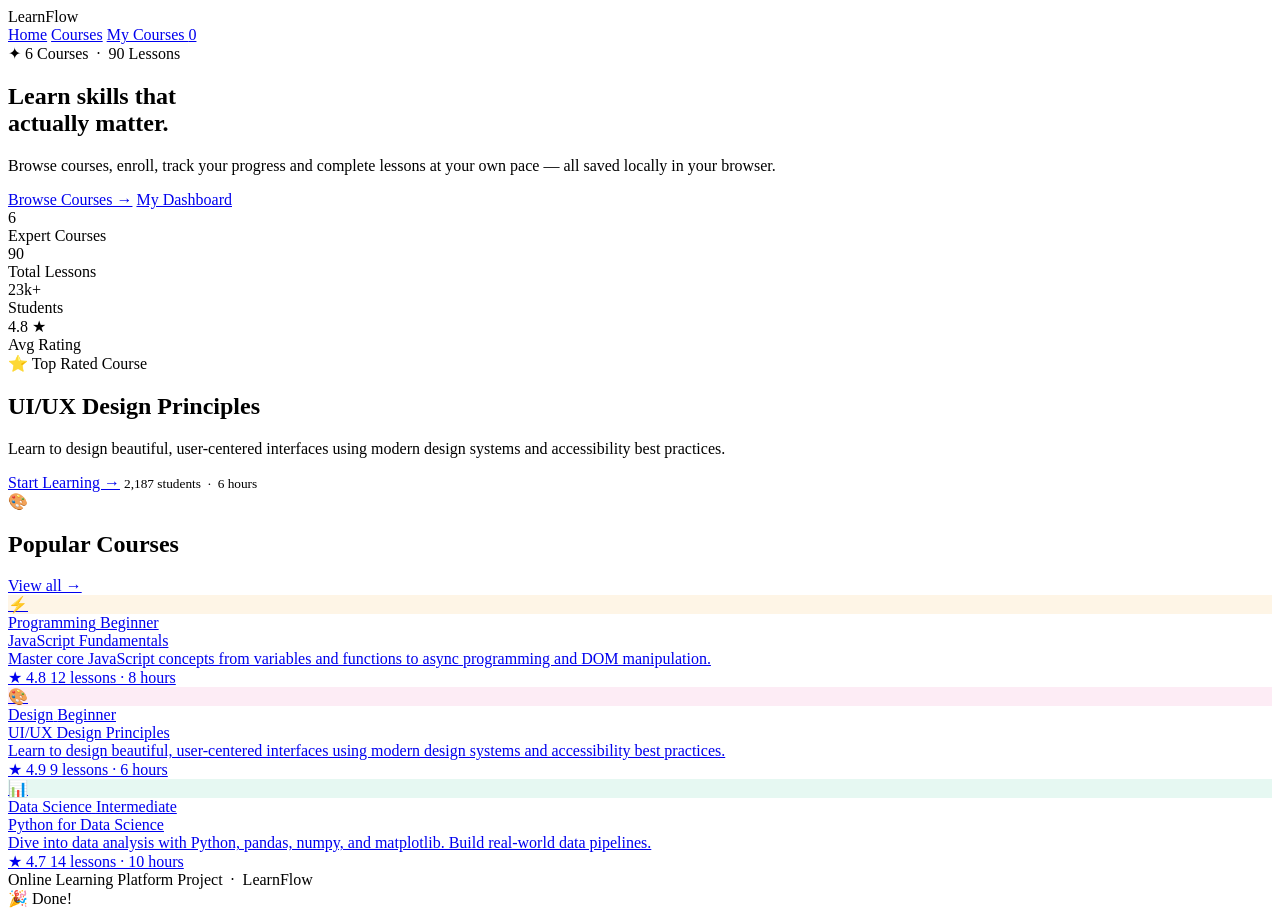
==== index.html @ 363bdcb6 "my first project" ====
<!DOCTYPE html>
<html lang="en">
<head>
  <meta charset="UTF-8">
  <meta name="viewport" content="width=device-width, initial-scale=1.0">
  <title>LearnFlow — Online Learning Platform</title>
  <link rel="stylesheet" href="css/style.css">
</head>
<body>

<!-- ── NAVBAR ── -->
<nav class="navbar">
  <div class="logo">Learn<span>Flow</span></div>
  <div class="nav-links">
    <a href="index.html" class="active">Home</a>
    <a href="courses.html">Courses</a>
    <a href="dashboard.html">My Courses <span class="badge" id="navBadge">0</span></a>
  </div>
</nav>

<!-- ── HERO ── -->
<section class="hero">
  <div class="hero-pill">✦ 6 Courses &nbsp;·&nbsp; 90 Lessons</div>
  <h1>Learn skills that<br><span class="highlight">actually matter.</span></h1>
  <p class="hero-sub">Browse courses, enroll, track your progress and complete lessons at your own pace — all saved locally in your browser.</p>
  <div class="hero-btns">
    <a href="courses.html" class="btn btn-primary">Browse Courses &rarr;</a>
    <a href="dashboard.html" class="btn btn-outline">My Dashboard</a>
  </div>
  <div class="hero-stats">
    <div>
      <div class="stat-number">6</div>
      <div class="stat-label">Expert Courses</div>
    </div>
    <div>
      <div class="stat-number">90</div>
      <div class="stat-label">Total Lessons</div>
    </div>
    <div>
      <div class="stat-number">23k+</div>
      <div class="stat-label">Students</div>
    </div>
    <div>
      <div class="stat-number">4.8 ★</div>
      <div class="stat-label">Avg Rating</div>
    </div>
  </div>
</section>

<!-- ── FEATURED ── -->
<div class="featured-card">
  <div class="featured-inner" id="featuredInner">
    <!-- rendered by JS -->
  </div>
</div>

<!-- ── COURSE GRID ── -->
<div class="section">
  <div class="section-head">
    <h2 class="section-title">Popular Courses</h2>
    <a href="courses.html" class="section-link">View all →</a>
  </div>
  <div class="course-grid" id="homeGrid"></div>
</div>

<footer>
  Online Learning Platform Project &nbsp;·&nbsp; <span>LearnFlow</span>
</footer>

<!-- TOAST -->
<div class="toast" id="toast">
  <span class="toast-icon" id="toastIcon">🎉</span>
  <span id="toastMsg">Done!</span>
</div>

<script src="js/data.js"></script>
<script>
  // Update nav badge
  document.getElementById('navBadge').textContent = Storage.getEnrolled().length;

  // Featured = highest rated course
  const featured = COURSES.reduce((a, b) => b.rating > a.rating ? b : a);
  document.getElementById('featuredInner').innerHTML = `
    <div>
      <div class="featured-label">⭐ Top Rated Course</div>
      <h2>${featured.title}</h2>
      <p>${featured.description}</p>
      <div class="featured-actions">
        <a href="course-detail.html?id=${featured.id}" class="btn btn-primary">Start Learning &rarr;</a>
        <small>${featured.students.toLocaleString()} students &nbsp;·&nbsp; ${featured.duration}</small>
      </div>
    </div>
    <div class="featured-emoji">${featured.icon}</div>
  `;

  // Render first 3 courses
  const grid = document.getElementById('homeGrid');
  COURSES.slice(0, 3).forEach(c => {
    const enrolled = Storage.isEnrolled(c.id);
    const pct = Storage.getPercent(c.id);
    const card = document.createElement('a');
    card.href = `course-detail.html?id=${c.id}`;
    card.className = 'course-card fade-up';
    card.innerHTML = `
      <div class="card-banner" style="background:${c.color}1A;">${c.icon}</div>
      <div class="card-body">
        <div class="card-tags">
          <span class="tag tag-cat">${c.category}</span>
          <span class="tag tag-lvl">${c.level}</span>
          ${enrolled ? `<span class="tag tag-enrolled">✓ Enrolled</span>` : ''}
        </div>
        <div class="card-title">${c.title}</div>
        <div class="card-desc">${c.description}</div>
        ${enrolled ? `
          <div class="prog-wrap">
            <div class="prog-labels"><span>Progress</span><span>${pct}%</span></div>
            <div class="prog-bar"><div class="prog-fill" style="width:${pct}%"></div></div>
          </div>` : ''}
        <div class="card-footer">
          <span class="card-rating">★ ${c.rating}</span>
          <span>${c.lessons} lessons · ${c.duration}</span>
        </div>
      </div>`;
    grid.appendChild(card);
  });
</script>
</body>
</html>
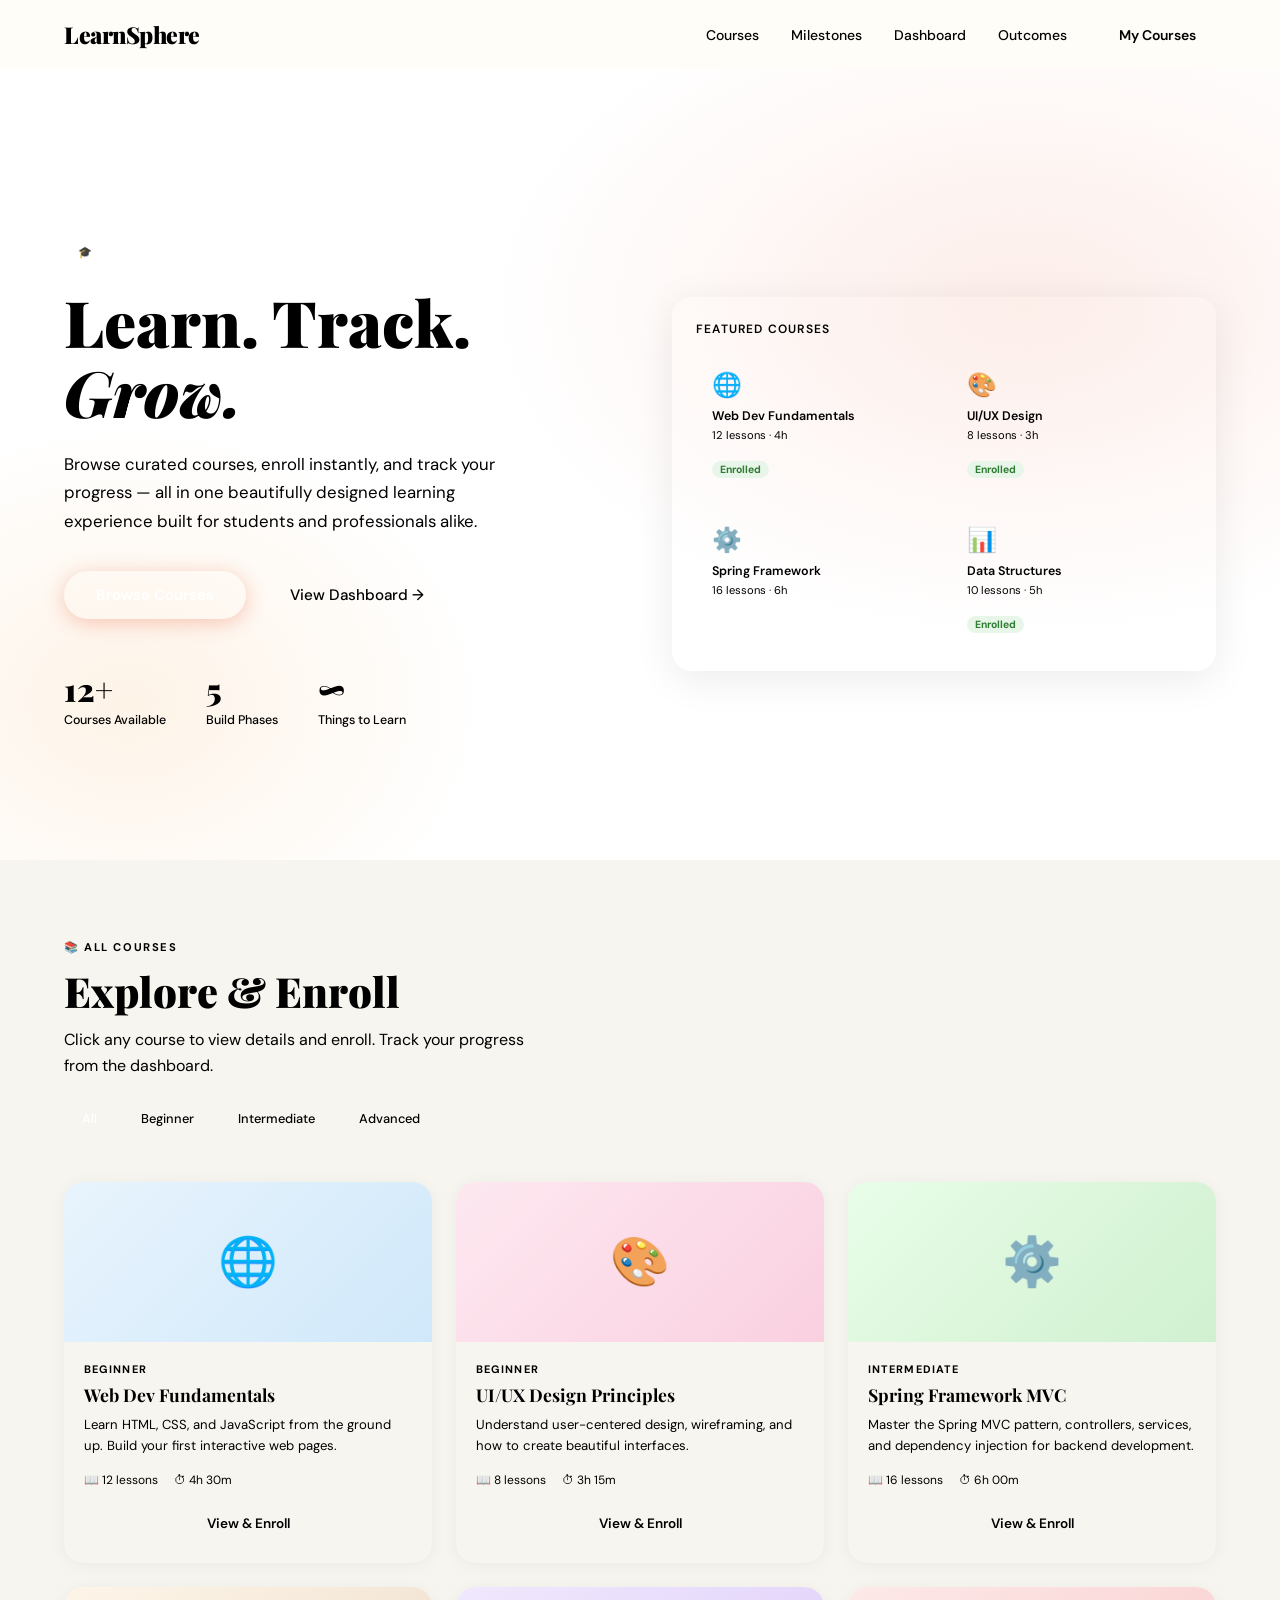
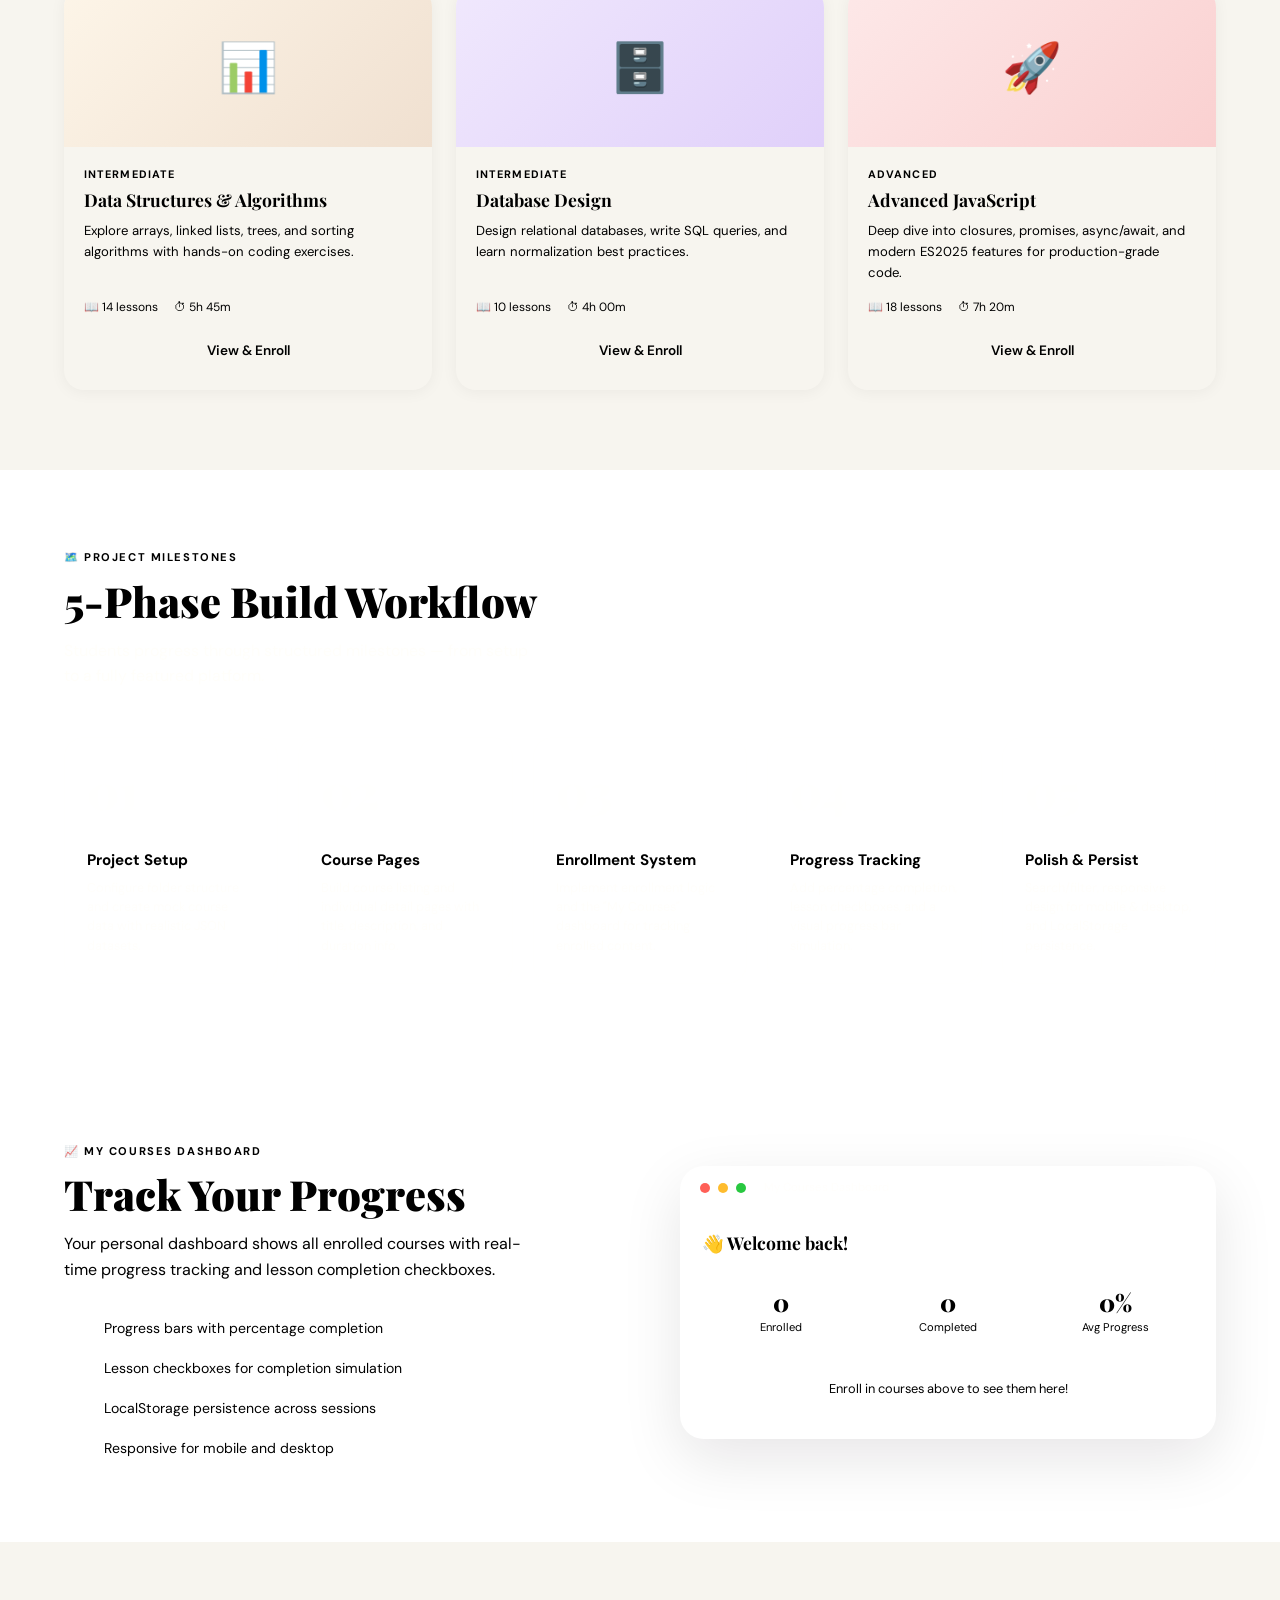
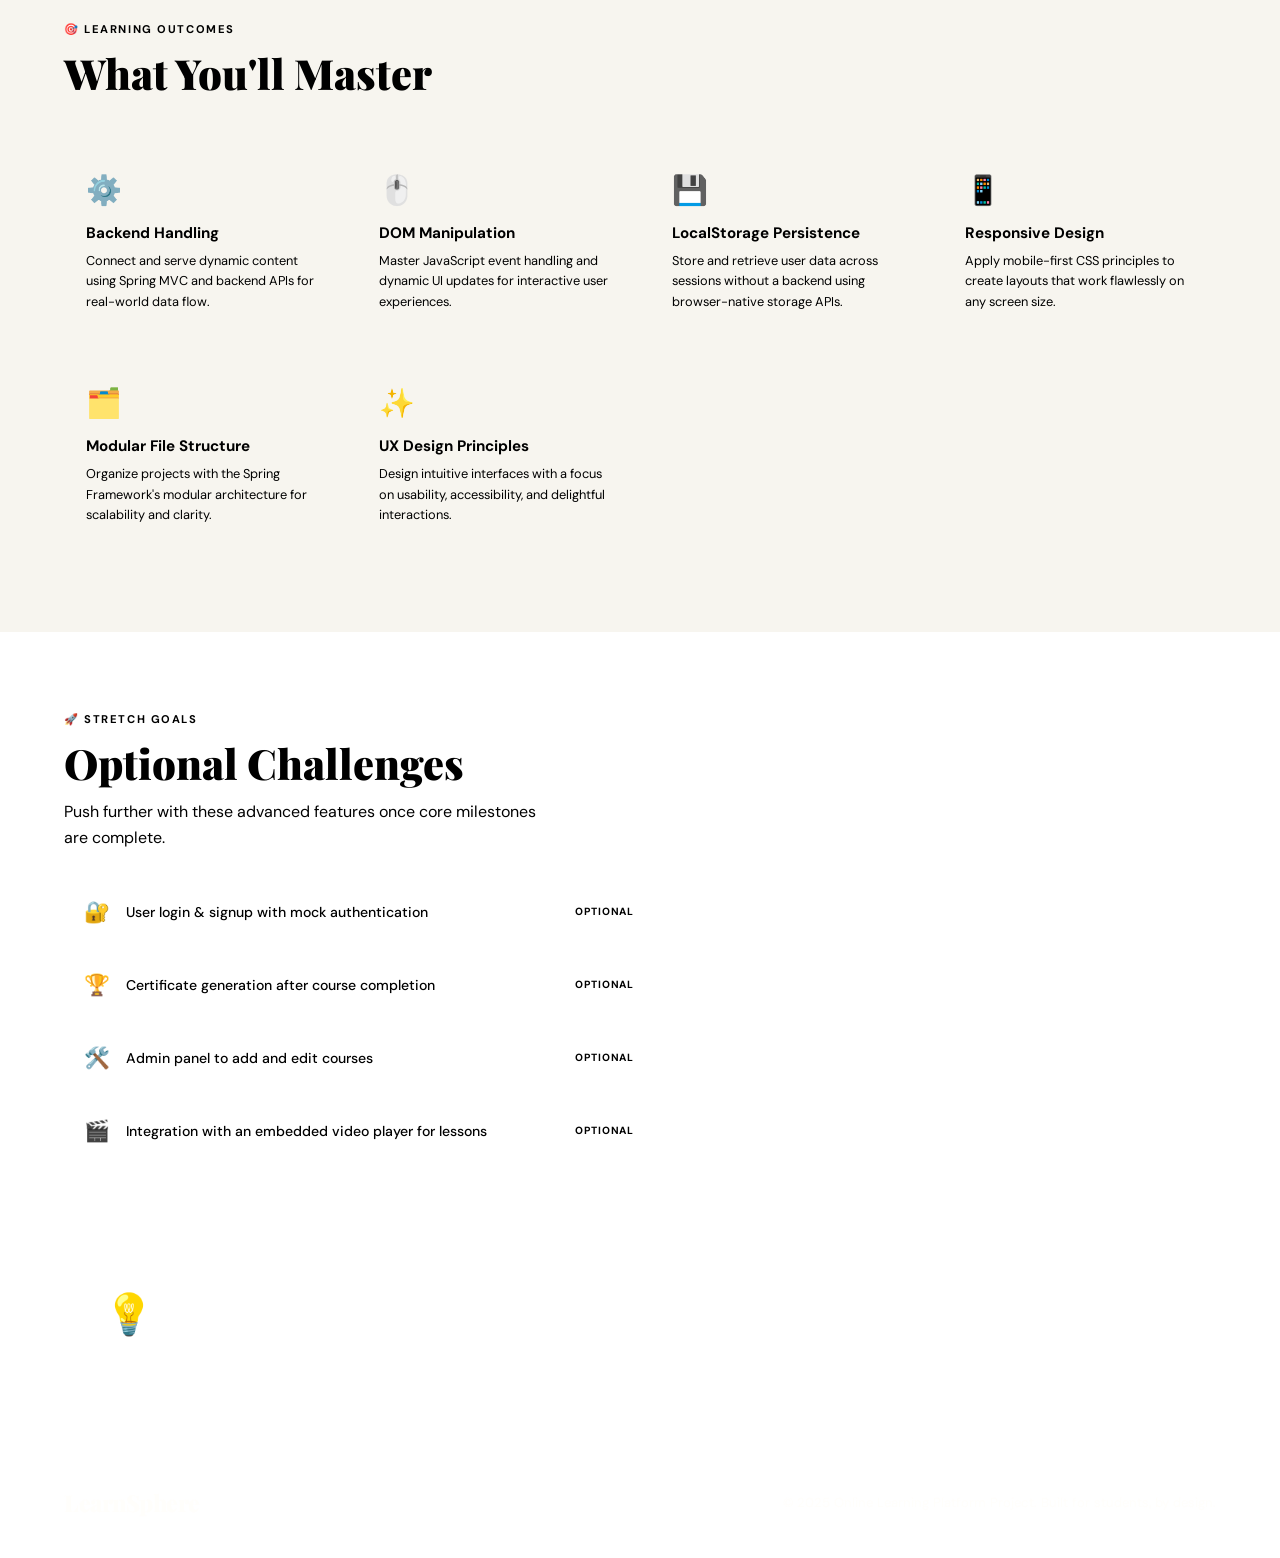
==== commit 3cdff0c6: "Improved UI and CSS design" ====
--- a/index.html
+++ b/index.html
@@ -1,128 +1,861 @@
 <!DOCTYPE html>
+
 <html lang="en">
 <head>
-  <meta charset="UTF-8">
-  <meta name="viewport" content="width=device-width, initial-scale=1.0">
-  <title>LearnFlow — Online Learning Platform</title>
-  <link rel="stylesheet" href="css/style.css">
+  <meta charset="UTF-8" />
+  <meta name="viewport" content="width=device-width, initial-scale=1.0"/>
+  <title>LearnSphere — Online Learning Platform</title>
+  <link href="https://fonts.googleapis.com/css2?family=Playfair+Display:wght@700;900&family=DM+Sans:wght@300;400;500;600&display=swap" rel="stylesheet"/>
+  <style>
+    *, *::before, *::after { box-sizing: border-box; margin: 0; padding: 0; }
+
+```
+:root {
+  --ink: #0f0e17;
+  --cream: #fffdf7;
+  --accent: #e8572a;
+  --accent2: #f4a347;
+  --muted: #6b6a76;
+  --card-bg: #ffffff;
+  --border: #e9e6df;
+  --progress-track: #eceae3;
+}
+
+html { scroll-behavior: smooth; }
+
+body {
+  font-family: 'DM Sans', sans-serif;
+  background: var(--cream);
+  color: var(--ink);
+  min-height: 100vh;
+  overflow-x: hidden;
+}
+
+/* ─── NAV ─── */
+nav {
+  position: sticky; top: 0; z-index: 100;
+  display: flex; align-items: center; justify-content: space-between;
+  padding: 0 5vw;
+  height: 68px;
+  background: rgba(255,253,247,0.92);
+  backdrop-filter: blur(12px);
+  border-bottom: 1px solid var(--border);
+}
+.logo {
+  font-family: 'Playfair Display', serif;
+  font-size: 1.45rem; font-weight: 900;
+  letter-spacing: -0.5px;
+  color: var(--ink);
+}
+.logo span { color: var(--accent); }
+nav ul { list-style: none; display: flex; gap: 2rem; }
+nav ul li a {
+  text-decoration: none; font-size: 0.875rem; font-weight: 500;
+  color: var(--muted); transition: color 0.2s;
+}
+nav ul li a:hover, nav ul li a.active { color: var(--ink); }
+.nav-cta {
+  background: var(--ink); color: var(--cream) !important;
+  padding: 8px 20px; border-radius: 100px; font-weight: 600 !important;
+  transition: background 0.2s !important;
+}
+.nav-cta:hover { background: var(--accent) !important; color: #fff !important; }
+
+/* ─── HERO ─── */
+.hero {
+  position: relative; overflow: hidden;
+  padding: 100px 5vw 80px;
+  display: grid; grid-template-columns: 1fr 1fr; gap: 4rem; align-items: center;
+  min-height: 88vh;
+}
+.hero-bg {
+  position: absolute; inset: 0; z-index: 0;
+  background:
+    radial-gradient(ellipse 60% 60% at 80% 30%, rgba(232,87,42,0.10) 0%, transparent 70%),
+    radial-gradient(ellipse 40% 50% at 10% 80%, rgba(244,163,71,0.13) 0%, transparent 70%);
+}
+.hero-content { position: relative; z-index: 1; }
+.hero-tag {
+  display: inline-block; background: var(--accent); color: #fff;
+  font-size: 0.7rem; font-weight: 700; letter-spacing: 0.12em; text-transform: uppercase;
+  padding: 5px 14px; border-radius: 100px; margin-bottom: 1.4rem;
+  animation: fadeUp 0.6s ease both;
+}
+.hero h1 {
+  font-family: 'Playfair Display', serif;
+  font-size: clamp(2.8rem, 5vw, 4.4rem);
+  line-height: 1.1; font-weight: 900;
+  margin-bottom: 1.4rem;
+  animation: fadeUp 0.7s 0.1s ease both;
+}
+.hero h1 em { color: var(--accent); font-style: italic; }
+.hero p {
+  font-size: 1.05rem; color: var(--muted); line-height: 1.7;
+  max-width: 480px; margin-bottom: 2.2rem;
+  animation: fadeUp 0.7s 0.2s ease both;
+}
+.hero-btns { display: flex; gap: 1rem; flex-wrap: wrap; animation: fadeUp 0.7s 0.3s ease both; }
+.btn-primary {
+  background: var(--accent); color: #fff; border: none; cursor: pointer;
+  padding: 14px 32px; border-radius: 100px; font-size: 0.95rem; font-weight: 600;
+  font-family: 'DM Sans', sans-serif;
+  transition: transform 0.2s, box-shadow 0.2s;
+  box-shadow: 0 4px 20px rgba(232,87,42,0.3);
+  text-decoration: none; display: inline-block;
+}
+.btn-primary:hover { transform: translateY(-2px); box-shadow: 0 8px 28px rgba(232,87,42,0.4); }
+.btn-secondary {
+  background: transparent; color: var(--ink); border: 1.5px solid var(--border); cursor: pointer;
+  padding: 14px 28px; border-radius: 100px; font-size: 0.95rem; font-weight: 500;
+  font-family: 'DM Sans', sans-serif;
+  transition: border-color 0.2s, color 0.2s;
+  text-decoration: none; display: inline-block;
+}
+.btn-secondary:hover { border-color: var(--ink); }
+
+.hero-stats {
+  display: flex; gap: 2.5rem; margin-top: 3rem;
+  animation: fadeUp 0.7s 0.4s ease both;
+}
+.stat-num { font-family: 'Playfair Display', serif; font-size: 2rem; font-weight: 900; }
+.stat-label { font-size: 0.78rem; color: var(--muted); font-weight: 500; margin-top: 2px; }
+
+/* Hero Visual */
+.hero-visual {
+  position: relative; z-index: 1;
+  animation: fadeUp 0.8s 0.2s ease both;
+}
+.floating-card {
+  background: var(--card-bg);
+  border: 1px solid var(--border);
+  border-radius: 20px;
+  padding: 22px 24px;
+  box-shadow: 0 8px 40px rgba(15,14,23,0.08);
+  transition: transform 0.4s ease;
+}
+.floating-card:hover { transform: translateY(-4px); }
+.course-grid { display: grid; grid-template-columns: 1fr 1fr; gap: 14px; }
+.mini-course {
+  background: var(--cream);
+  border-radius: 14px; padding: 16px;
+  border: 1px solid var(--border);
+  cursor: pointer; transition: all 0.2s;
+}
+.mini-course:hover { border-color: var(--accent); transform: scale(1.02); }
+.mini-course-icon { font-size: 1.5rem; margin-bottom: 8px; }
+.mini-course-title { font-size: 0.78rem; font-weight: 600; margin-bottom: 4px; }
+.mini-course-meta { font-size: 0.7rem; color: var(--muted); }
+.mini-course-bar {
+  height: 3px; background: var(--progress-track); border-radius: 2px; margin-top: 10px;
+}
+.mini-course-bar-fill {
+  height: 100%; border-radius: 2px; background: var(--accent);
+  transition: width 1s ease;
+}
+.enrolled-badge {
+  display: inline-block; background: #e8f5e9; color: #2e7d32;
+  font-size: 0.65rem; font-weight: 700; padding: 2px 8px; border-radius: 100px;
+  margin-top: 6px;
+}
+
+/* ─── SECTION SCAFFOLD ─── */
+section { padding: 80px 5vw; }
+.section-label {
+  font-size: 0.7rem; font-weight: 700; letter-spacing: 0.14em;
+  text-transform: uppercase; color: var(--accent); margin-bottom: 0.8rem;
+}
+.section-title {
+  font-family: 'Playfair Display', serif;
+  font-size: clamp(1.8rem, 3.5vw, 2.6rem);
+  font-weight: 900; line-height: 1.15;
+  margin-bottom: 0.8rem;
+}
+.section-sub { color: var(--muted); font-size: 1rem; max-width: 480px; line-height: 1.6; }
+
+/* ─── COURSES ─── */
+.courses-section { background: #f7f5ef; }
+.courses-header { display: flex; justify-content: space-between; align-items: flex-end; margin-bottom: 3rem; flex-wrap: wrap; gap: 1rem; }
+.filter-tabs { display: flex; gap: 0.5rem; flex-wrap: wrap; margin-top: 1.5rem; }
+.filter-tab {
+  padding: 7px 18px; border-radius: 100px; font-size: 0.8rem; font-weight: 500;
+  border: 1.5px solid var(--border); background: transparent; cursor: pointer;
+  transition: all 0.2s; color: var(--muted); font-family: 'DM Sans', sans-serif;
+}
+.filter-tab.active, .filter-tab:hover {
+  background: var(--ink); color: #fff; border-color: var(--ink);
+}
+.courses-grid { display: grid; grid-template-columns: repeat(auto-fill, minmax(280px, 1fr)); gap: 24px; }
+
+.course-card {
+  background: var(--card-bg); border-radius: 20px; overflow: hidden;
+  border: 1px solid var(--border);
+  box-shadow: 0 2px 16px rgba(15,14,23,0.05);
+  transition: transform 0.25s, box-shadow 0.25s;
+  display: flex; flex-direction: column;
+  opacity: 0; transform: translateY(24px);
+  animation: fadeUp 0.5s ease forwards;
+}
+.course-card:nth-child(2) { animation-delay: 0.08s; }
+.course-card:nth-child(3) { animation-delay: 0.16s; }
+.course-card:nth-child(4) { animation-delay: 0.24s; }
+.course-card:nth-child(5) { animation-delay: 0.32s; }
+.course-card:nth-child(6) { animation-delay: 0.40s; }
+.course-card:hover { transform: translateY(-6px); box-shadow: 0 16px 48px rgba(15,14,23,0.12); }
+
+.course-thumb {
+  height: 160px; display: flex; align-items: center; justify-content: center;
+  font-size: 3rem; position: relative; overflow: hidden;
+}
+.course-body { padding: 20px; flex: 1; display: flex; flex-direction: column; }
+.course-tag {
+  font-size: 0.68rem; font-weight: 700; text-transform: uppercase; letter-spacing: 0.1em;
+  color: var(--accent); margin-bottom: 8px;
+}
+.course-title { font-family: 'Playfair Display', serif; font-size: 1.1rem; font-weight: 700; margin-bottom: 8px; line-height: 1.3; }
+.course-desc { font-size: 0.82rem; color: var(--muted); line-height: 1.6; flex: 1; margin-bottom: 16px; }
+.course-meta { display: flex; gap: 1rem; font-size: 0.75rem; color: var(--muted); margin-bottom: 16px; }
+.course-meta span::before { margin-right: 3px; }
+.enroll-btn {
+  width: 100%; padding: 11px; border-radius: 100px;
+  border: 1.5px solid var(--ink); background: transparent;
+  font-family: 'DM Sans', sans-serif; font-size: 0.85rem; font-weight: 600;
+  cursor: pointer; transition: all 0.2s; color: var(--ink);
+}
+.enroll-btn:hover, .enroll-btn.enrolled {
+  background: var(--accent); border-color: var(--accent); color: #fff;
+}
+.enroll-btn.enrolled { background: #2e7d32; border-color: #2e7d32; }
+
+/* ─── PHASES / MILESTONES ─── */
+.phases-section { background: var(--ink); color: var(--cream); }
+.phases-section .section-label { color: var(--accent2); }
+.phases-section .section-title { color: var(--cream); }
+.phases-section .section-sub { color: rgba(255,253,247,0.6); }
+.phases-grid { display: grid; grid-template-columns: repeat(auto-fill, minmax(200px, 1fr)); gap: 20px; margin-top: 3rem; }
+.phase-card {
+  border: 1px solid rgba(255,253,247,0.12);
+  border-radius: 20px; padding: 28px 22px;
+  position: relative; overflow: hidden;
+  transition: border-color 0.25s, transform 0.25s;
+}
+.phase-card::before {
+  content: ''; position: absolute; inset: 0;
+  background: linear-gradient(135deg, rgba(232,87,42,0.08), transparent);
+  opacity: 0; transition: opacity 0.25s;
+}
+.phase-card:hover { border-color: var(--accent); transform: translateY(-4px); }
+.phase-card:hover::before { opacity: 1; }
+.phase-num {
+  font-family: 'Playfair Display', serif;
+  font-size: 3rem; font-weight: 900; color: rgba(255,253,247,0.08);
+  line-height: 1; margin-bottom: 12px;
+}
+.phase-title { font-weight: 700; font-size: 0.95rem; margin-bottom: 8px; }
+.phase-desc { font-size: 0.8rem; color: rgba(255,253,247,0.55); line-height: 1.5; }
+.phase-dot {
+  width: 8px; height: 8px; border-radius: 50%;
+  background: var(--accent); margin-bottom: 16px;
+}
+
+/* ─── DASHBOARD PREVIEW ─── */
+.dashboard-section { display: grid; grid-template-columns: 1fr 1fr; gap: 5rem; align-items: center; }
+.dash-mockup {
+  background: var(--card-bg); border-radius: 24px;
+  border: 1px solid var(--border);
+  box-shadow: 0 20px 60px rgba(15,14,23,0.1);
+  overflow: hidden;
+}
+.dash-topbar {
+  background: var(--ink); padding: 14px 20px;
+  display: flex; align-items: center; gap: 8px;
+}
+.dot { width: 10px; height: 10px; border-radius: 50%; }
+.dot.r { background: #ff5f57; }
+.dot.y { background: #febc2e; }
+.dot.g { background: #28c840; }
+.dash-body { padding: 22px; }
+.dash-greeting {
+  font-family: 'Playfair Display', serif; font-size: 1.1rem; font-weight: 700;
+  margin-bottom: 18px;
+}
+.dash-row { display: flex; gap: 10px; margin-bottom: 12px; }
+.dash-stat {
+  flex: 1; background: var(--cream); border-radius: 12px; padding: 14px;
+  border: 1px solid var(--border); text-align: center;
+}
+.dash-stat-num { font-family: 'Playfair Display', serif; font-size: 1.5rem; font-weight: 900; }
+.dash-stat-label { font-size: 0.7rem; color: var(--muted); margin-top: 2px; }
+.dash-course-item {
+  background: var(--cream); border-radius: 12px; padding: 14px 16px;
+  margin-bottom: 10px; border: 1px solid var(--border);
+}
+.dci-top { display: flex; justify-content: space-between; align-items: center; margin-bottom: 10px; }
+.dci-title { font-size: 0.82rem; font-weight: 600; }
+.dci-pct { font-size: 0.75rem; color: var(--accent); font-weight: 700; }
+.progress-bar { height: 5px; background: var(--progress-track); border-radius: 3px; }
+.progress-fill { height: 100%; border-radius: 3px; background: linear-gradient(90deg, var(--accent), var(--accent2)); transition: width 1.2s ease; }
+.dash-lessons { display: flex; gap: 5px; margin-top: 10px; flex-wrap: wrap; }
+.lesson-dot {
+  width: 22px; height: 22px; border-radius: 6px; display: flex; align-items: center;
+  justify-content: center; font-size: 0.55rem; cursor: pointer; transition: all 0.15s;
+  border: 1px solid var(--border);
+}
+.lesson-dot.done { background: var(--accent); border-color: var(--accent); color: #fff; }
+.lesson-dot.done::after { content: '✓'; }
+.lesson-dot:not(.done)::after { content: '○'; color: var(--muted); }
+.lesson-dot:hover:not(.done) { border-color: var(--accent); }
+
+/* ─── OUTCOMES ─── */
+.outcomes-section { background: #f7f5ef; }
+.outcomes-grid { display: grid; grid-template-columns: repeat(auto-fill, minmax(240px, 1fr)); gap: 20px; margin-top: 3rem; }
+.outcome-card {
+  background: var(--card-bg); border-radius: 18px; padding: 26px 22px;
+  border: 1px solid var(--border);
+  transition: transform 0.2s, box-shadow 0.2s;
+}
+.outcome-card:hover { transform: translateY(-4px); box-shadow: 0 12px 36px rgba(15,14,23,0.08); }
+.outcome-icon { font-size: 1.8rem; margin-bottom: 14px; }
+.outcome-title { font-weight: 700; font-size: 0.95rem; margin-bottom: 8px; }
+.outcome-desc { font-size: 0.8rem; color: var(--muted); line-height: 1.6; }
+
+/* ─── STRETCH GOALS ─── */
+.stretch-section { }
+.stretch-list { display: flex; flex-direction: column; gap: 14px; margin-top: 2rem; max-width: 600px; }
+.stretch-item {
+  display: flex; align-items: center; gap: 16px;
+  padding: 16px 20px; border-radius: 14px;
+  border: 1px solid var(--border); background: var(--card-bg);
+  transition: border-color 0.2s;
+}
+.stretch-item:hover { border-color: var(--accent); }
+.stretch-icon { font-size: 1.3rem; flex-shrink: 0; }
+.stretch-text { font-size: 0.88rem; font-weight: 500; }
+.stretch-badge {
+  margin-left: auto; font-size: 0.65rem; font-weight: 700; letter-spacing: 0.08em;
+  text-transform: uppercase; color: var(--muted);
+  background: var(--cream); border: 1px solid var(--border);
+  padding: 3px 10px; border-radius: 100px; flex-shrink: 0;
+}
+
+/* ─── TIP BANNER ─── */
+.tip-banner {
+  margin: 0 5vw 60px;
+  background: linear-gradient(135deg, var(--accent), var(--accent2));
+  border-radius: 20px; padding: 30px 40px;
+  display: flex; align-items: center; gap: 24px; flex-wrap: wrap;
+}
+.tip-icon { font-size: 2.5rem; flex-shrink: 0; }
+.tip-content .tip-label { font-size: 0.7rem; text-transform: uppercase; letter-spacing: 0.12em; font-weight: 700; color: rgba(255,255,255,0.7); margin-bottom: 4px; }
+.tip-content p { font-size: 0.95rem; color: #fff; font-weight: 500; line-height: 1.5; max-width: 560px; }
+
+/* ─── FOOTER ─── */
+footer {
+  background: var(--ink); color: rgba(255,253,247,0.5);
+  padding: 40px 5vw; display: flex; justify-content: space-between;
+  align-items: center; flex-wrap: wrap; gap: 1rem;
+  font-size: 0.82rem;
+}
+footer .logo { color: var(--cream); }
+
+/* ─── ANIMATIONS ─── */
+@keyframes fadeUp {
+  from { opacity: 0; transform: translateY(24px); }
+  to   { opacity: 1; transform: translateY(0); }
+}
+
+/* ─── MODAL ─── */
+.modal-overlay {
+  display: none; position: fixed; inset: 0; z-index: 200;
+  background: rgba(15,14,23,0.6); backdrop-filter: blur(6px);
+  align-items: center; justify-content: center; padding: 20px;
+}
+.modal-overlay.open { display: flex; }
+.modal {
+  background: var(--card-bg); border-radius: 24px; max-width: 480px; width: 100%;
+  padding: 36px; position: relative;
+  box-shadow: 0 24px 80px rgba(15,14,23,0.2);
+  animation: fadeUp 0.3s ease;
+}
+.modal-close {
+  position: absolute; top: 16px; right: 20px;
+  background: none; border: none; font-size: 1.3rem;
+  cursor: pointer; color: var(--muted); transition: color 0.2s;
+}
+.modal-close:hover { color: var(--ink); }
+.modal-icon { font-size: 2.5rem; margin-bottom: 12px; }
+.modal-title { font-family: 'Playfair Display', serif; font-size: 1.5rem; font-weight: 900; margin-bottom: 8px; }
+.modal-desc { font-size: 0.9rem; color: var(--muted); line-height: 1.6; margin-bottom: 20px; }
+.modal-meta { display: flex; gap: 1.5rem; font-size: 0.82rem; color: var(--muted); margin-bottom: 24px; }
+.modal-btn { width: 100%; }
+.modal-lessons { margin-top: 20px; }
+.modal-lesson-row {
+  display: flex; align-items: center; gap: 12px;
+  padding: 10px 0; border-bottom: 1px solid var(--border);
+  font-size: 0.85rem;
+}
+.modal-lesson-check {
+  width: 22px; height: 22px; border-radius: 6px;
+  border: 1.5px solid var(--border); cursor: pointer;
+  display: flex; align-items: center; justify-content: center;
+  transition: all 0.2s; flex-shrink: 0; font-size: 0.75rem;
+  background: transparent;
+}
+.modal-lesson-check.checked {
+  background: var(--accent); border-color: var(--accent); color: #fff;
+}
+
+/* ─── RESPONSIVE ─── */
+@media (max-width: 768px) {
+  .hero { grid-template-columns: 1fr; gap: 2.5rem; min-height: auto; padding-top: 60px; }
+  .dashboard-section { grid-template-columns: 1fr; }
+  nav ul { display: none; }
+  .hero-stats { gap: 1.5rem; }
+  .tip-banner { padding: 24px; }
+}
+```
+
+  </style>
 </head>
 <body>
 
-<!-- ── NAVBAR ── -->
-<nav class="navbar">
-  <div class="logo">Learn<span>Flow</span></div>
-  <div class="nav-links">
-    <a href="index.html" class="active">Home</a>
-    <a href="courses.html">Courses</a>
-    <a href="dashboard.html">My Courses <span class="badge" id="navBadge">0</span></a>
+<!-- NAV -->
+
+<nav>
+  <div class="logo">Learn<span>Sphere</span></div>
+  <ul>
+    <li><a href="#courses" class="active">Courses</a></li>
+    <li><a href="#phases">Milestones</a></li>
+    <li><a href="#dashboard">Dashboard</a></li>
+    <li><a href="#outcomes">Outcomes</a></li>
+    <li><a href="#my-courses" class="nav-cta">My Courses</a></li>
+  </ul>
+</nav>
+
+<!-- HERO -->
+
+<section class="hero" style="padding-bottom:60px">
+  <div class="hero-bg"></div>
+  <div class="hero-content">
+    <div class="hero-tag">🎓 Online Learning Platform</div>
+    <h1>Learn. Track. <em>Grow.</em></h1>
+    <p>Browse curated courses, enroll instantly, and track your progress — all in one beautifully designed learning experience built for students and professionals alike.</p>
+    <div class="hero-btns">
+      <a href="#courses" class="btn-primary">Browse Courses</a>
+      <a href="#dashboard" class="btn-secondary">View Dashboard →</a>
+    </div>
+    <div class="hero-stats">
+      <div>
+        <div class="stat-num">12+</div>
+        <div class="stat-label">Courses Available</div>
+      </div>
+      <div>
+        <div class="stat-num">5</div>
+        <div class="stat-label">Build Phases</div>
+      </div>
+      <div>
+        <div class="stat-num">∞</div>
+        <div class="stat-label">Things to Learn</div>
+      </div>
+    </div>
   </div>
-</nav>
-
-<!-- ── HERO ── -->
-<section class="hero">
-  <div class="hero-pill">✦ 6 Courses &nbsp;·&nbsp; 90 Lessons</div>
-  <h1>Learn skills that<br><span class="highlight">actually matter.</span></h1>
-  <p class="hero-sub">Browse courses, enroll, track your progress and complete lessons at your own pace — all saved locally in your browser.</p>
-  <div class="hero-btns">
-    <a href="courses.html" class="btn btn-primary">Browse Courses &rarr;</a>
-    <a href="dashboard.html" class="btn btn-outline">My Dashboard</a>
-  </div>
-  <div class="hero-stats">
-    <div>
-      <div class="stat-number">6</div>
-      <div class="stat-label">Expert Courses</div>
-    </div>
-    <div>
-      <div class="stat-number">90</div>
-      <div class="stat-label">Total Lessons</div>
-    </div>
-    <div>
-      <div class="stat-number">23k+</div>
-      <div class="stat-label">Students</div>
-    </div>
-    <div>
-      <div class="stat-number">4.8 ★</div>
-      <div class="stat-label">Avg Rating</div>
+  <div class="hero-visual">
+    <div class="floating-card">
+      <p style="font-size:0.75rem;font-weight:600;color:var(--muted);margin-bottom:14px;text-transform:uppercase;letter-spacing:0.1em;">Featured Courses</p>
+      <div class="course-grid">
+        <div class="mini-course">
+          <div class="mini-course-icon">🌐</div>
+          <div class="mini-course-title">Web Dev Fundamentals</div>
+          <div class="mini-course-meta">12 lessons · 4h</div>
+          <div class="mini-course-bar"><div class="mini-course-bar-fill" style="width:72%"></div></div>
+          <div class="enrolled-badge">Enrolled</div>
+        </div>
+        <div class="mini-course">
+          <div class="mini-course-icon">🎨</div>
+          <div class="mini-course-title">UI/UX Design</div>
+          <div class="mini-course-meta">8 lessons · 3h</div>
+          <div class="mini-course-bar"><div class="mini-course-bar-fill" style="width:30%"></div></div>
+          <div class="enrolled-badge">Enrolled</div>
+        </div>
+        <div class="mini-course">
+          <div class="mini-course-icon">⚙️</div>
+          <div class="mini-course-title">Spring Framework</div>
+          <div class="mini-course-meta">16 lessons · 6h</div>
+          <div class="mini-course-bar"><div class="mini-course-bar-fill" style="width:0%"></div></div>
+        </div>
+        <div class="mini-course">
+          <div class="mini-course-icon">📊</div>
+          <div class="mini-course-title">Data Structures</div>
+          <div class="mini-course-meta">10 lessons · 5h</div>
+          <div class="mini-course-bar"><div class="mini-course-bar-fill" style="width:55%"></div></div>
+          <div class="enrolled-badge">Enrolled</div>
+        </div>
+      </div>
     </div>
   </div>
 </section>
 
-<!-- ── FEATURED ── -->
-<div class="featured-card">
-  <div class="featured-inner" id="featuredInner">
-    <!-- rendered by JS -->
+<!-- COURSES -->
+
+<section class="courses-section" id="courses">
+  <div class="courses-header">
+    <div>
+      <div class="section-label">📚 All Courses</div>
+      <div class="section-title">Explore & Enroll</div>
+      <p class="section-sub">Click any course to view details and enroll. Track your progress from the dashboard.</p>
+      <div class="filter-tabs">
+        <button class="filter-tab active" onclick="filterCourses(this, 'all')">All</button>
+        <button class="filter-tab" onclick="filterCourses(this, 'beginner')">Beginner</button>
+        <button class="filter-tab" onclick="filterCourses(this, 'intermediate')">Intermediate</button>
+        <button class="filter-tab" onclick="filterCourses(this, 'advanced')">Advanced</button>
+      </div>
+    </div>
+  </div>
+  <div class="courses-grid" id="courses-grid"></div>
+</section>
+
+<!-- PHASES / MILESTONES -->
+
+<section class="phases-section" id="phases">
+  <div class="section-label">🗺️ Project Milestones</div>
+  <div class="section-title">5-Phase Build Workflow</div>
+  <p class="section-sub">Students progress through structured milestones — from setup to a fully featured platform.</p>
+  <div class="phases-grid">
+    <div class="phase-card">
+      <div class="phase-num">01</div>
+      <div class="phase-dot"></div>
+      <div class="phase-title">Project Setup</div>
+      <div class="phase-desc">Configure folder structure and create mock course data with realistic JSON datasets.</div>
+    </div>
+    <div class="phase-card">
+      <div class="phase-num">02</div>
+      <div class="phase-dot"></div>
+      <div class="phase-title">Course Pages</div>
+      <div class="phase-desc">Build course listing and individual detail pages with title, description, and duration info.</div>
+    </div>
+    <div class="phase-card">
+      <div class="phase-num">03</div>
+      <div class="phase-dot"></div>
+      <div class="phase-title">Enrollment System</div>
+      <div class="phase-desc">Implement enrollment logic and the "My Courses" dashboard for tracking enrolled content.</div>
+    </div>
+    <div class="phase-card">
+      <div class="phase-num">04</div>
+      <div class="phase-dot"></div>
+      <div class="phase-title">Progress Tracking</div>
+      <div class="phase-desc">Add percentage completion, lesson checkboxes, and a visual progress bar simulation.</div>
+    </div>
+    <div class="phase-card">
+      <div class="phase-num">05</div>
+      <div class="phase-dot"></div>
+      <div class="phase-title">Polish & Persist</div>
+      <div class="phase-desc">Search/filter, responsive design for mobile & desktop, and LocalStorage persistence.</div>
+    </div>
+  </div>
+</section>
+
+<!-- DASHBOARD PREVIEW -->
+
+<section id="dashboard" style="padding: 80px 5vw;">
+  <div class="dashboard-section">
+    <div>
+      <div class="section-label">📈 My Courses Dashboard</div>
+      <div class="section-title">Track Your Progress</div>
+      <p class="section-sub" style="margin-bottom:2rem;">Your personal dashboard shows all enrolled courses with real-time progress tracking and lesson completion checkboxes.</p>
+      <ul style="list-style:none;display:flex;flex-direction:column;gap:12px;">
+        <li style="display:flex;gap:12px;align-items:center;font-size:0.88rem;">
+          <span style="width:28px;height:28px;background:var(--accent);border-radius:8px;display:flex;align-items:center;justify-content:center;color:#fff;font-size:0.75rem;flex-shrink:0;">✓</span>
+          Progress bars with percentage completion
+        </li>
+        <li style="display:flex;gap:12px;align-items:center;font-size:0.88rem;">
+          <span style="width:28px;height:28px;background:var(--accent);border-radius:8px;display:flex;align-items:center;justify-content:center;color:#fff;font-size:0.75rem;flex-shrink:0;">✓</span>
+          Lesson checkboxes for completion simulation
+        </li>
+        <li style="display:flex;gap:12px;align-items:center;font-size:0.88rem;">
+          <span style="width:28px;height:28px;background:var(--accent);border-radius:8px;display:flex;align-items:center;justify-content:center;color:#fff;font-size:0.75rem;flex-shrink:0;">✓</span>
+          LocalStorage persistence across sessions
+        </li>
+        <li style="display:flex;gap:12px;align-items:center;font-size:0.88rem;">
+          <span style="width:28px;height:28px;background:var(--accent);border-radius:8px;display:flex;align-items:center;justify-content:center;color:#fff;font-size:0.75rem;flex-shrink:0;">✓</span>
+          Responsive for mobile and desktop
+        </li>
+      </ul>
+    </div>
+    <div class="dash-mockup" id="my-courses">
+      <div class="dash-topbar">
+        <div class="dot r"></div><div class="dot y"></div><div class="dot g"></div>
+        <span style="color:rgba(255,253,247,0.4);font-size:0.72rem;margin-left:10px;">My Courses Dashboard</span>
+      </div>
+      <div class="dash-body">
+        <div class="dash-greeting">👋 Welcome back!</div>
+        <div class="dash-row">
+          <div class="dash-stat"><div class="dash-stat-num" id="enrolled-count">0</div><div class="dash-stat-label">Enrolled</div></div>
+          <div class="dash-stat"><div class="dash-stat-num" id="completed-count">0</div><div class="dash-stat-label">Completed</div></div>
+          <div class="dash-stat"><div class="dash-stat-num" id="avg-progress">0%</div><div class="dash-stat-label">Avg Progress</div></div>
+        </div>
+        <div id="dashboard-courses">
+          <p style="font-size:0.8rem;color:var(--muted);text-align:center;padding:20px 0;">Enroll in courses above to see them here!</p>
+        </div>
+      </div>
+    </div>
+  </div>
+</section>
+
+<!-- OUTCOMES -->
+
+<section class="outcomes-section" id="outcomes">
+  <div class="section-label">🎯 Learning Outcomes</div>
+  <div class="section-title">What You'll Master</div>
+  <div class="outcomes-grid">
+    <div class="outcome-card">
+      <div class="outcome-icon">⚙️</div>
+      <div class="outcome-title">Backend Handling</div>
+      <div class="outcome-desc">Connect and serve dynamic content using Spring MVC and backend APIs for real-world data flow.</div>
+    </div>
+    <div class="outcome-card">
+      <div class="outcome-icon">🖱️</div>
+      <div class="outcome-title">DOM Manipulation</div>
+      <div class="outcome-desc">Master JavaScript event handling and dynamic UI updates for interactive user experiences.</div>
+    </div>
+    <div class="outcome-card">
+      <div class="outcome-icon">💾</div>
+      <div class="outcome-title">LocalStorage Persistence</div>
+      <div class="outcome-desc">Store and retrieve user data across sessions without a backend using browser-native storage APIs.</div>
+    </div>
+    <div class="outcome-card">
+      <div class="outcome-icon">📱</div>
+      <div class="outcome-title">Responsive Design</div>
+      <div class="outcome-desc">Apply mobile-first CSS principles to create layouts that work flawlessly on any screen size.</div>
+    </div>
+    <div class="outcome-card">
+      <div class="outcome-icon">🗂️</div>
+      <div class="outcome-title">Modular File Structure</div>
+      <div class="outcome-desc">Organize projects with the Spring Framework's modular architecture for scalability and clarity.</div>
+    </div>
+    <div class="outcome-card">
+      <div class="outcome-icon">✨</div>
+      <div class="outcome-title">UX Design Principles</div>
+      <div class="outcome-desc">Design intuitive interfaces with a focus on usability, accessibility, and delightful interactions.</div>
+    </div>
+  </div>
+</section>
+
+<!-- STRETCH GOALS -->
+
+<section style="padding: 80px 5vw;">
+  <div class="section-label">🚀 Stretch Goals</div>
+  <div class="section-title">Optional Challenges</div>
+  <p class="section-sub">Push further with these advanced features once core milestones are complete.</p>
+  <div class="stretch-list">
+    <div class="stretch-item">
+      <span class="stretch-icon">🔐</span>
+      <span class="stretch-text">User login & signup with mock authentication</span>
+      <span class="stretch-badge">Optional</span>
+    </div>
+    <div class="stretch-item">
+      <span class="stretch-icon">🏆</span>
+      <span class="stretch-text">Certificate generation after course completion</span>
+      <span class="stretch-badge">Optional</span>
+    </div>
+    <div class="stretch-item">
+      <span class="stretch-icon">🛠️</span>
+      <span class="stretch-text">Admin panel to add and edit courses</span>
+      <span class="stretch-badge">Optional</span>
+    </div>
+    <div class="stretch-item">
+      <span class="stretch-icon">🎬</span>
+      <span class="stretch-text">Integration with an embedded video player for lessons</span>
+      <span class="stretch-badge">Optional</span>
+    </div>
+  </div>
+</section>
+
+<!-- TIP BANNER -->
+
+<div class="tip-banner">
+  <div class="tip-icon">💡</div>
+  <div class="tip-content">
+    <div class="tip-label">Tip for Students</div>
+    <p>Start small with static pages and basic enrollment, then gradually add progress tracking and persistence. This way, you'll see how a simple idea grows into a functional platform.</p>
   </div>
 </div>
 
-<!-- ── COURSE GRID ── -->
-<div class="section">
-  <div class="section-head">
-    <h2 class="section-title">Popular Courses</h2>
-    <a href="courses.html" class="section-link">View all →</a>
+<!-- FOOTER -->
+
+<footer>
+  <div class="logo">Learn<span>Sphere</span></div>
+  <div>© 2025 Online Learning Platform Project. Built for students, by design.</div>
+</footer>
+
+<!-- MODAL -->
+
+<div class="modal-overlay" id="modal-overlay" onclick="closeModal(event)">
+  <div class="modal" id="modal">
+    <button class="modal-close" onclick="closeModalDirect()">✕</button>
+    <div class="modal-icon" id="m-icon"></div>
+    <div class="modal-title" id="m-title"></div>
+    <div class="modal-desc" id="m-desc"></div>
+    <div class="modal-meta" id="m-meta"></div>
+    <button class="btn-primary modal-btn" id="m-enroll-btn" onclick="modalEnroll()"></button>
+    <div class="modal-lessons" id="m-lessons"></div>
   </div>
-  <div class="course-grid" id="homeGrid"></div>
 </div>
 
-<footer>
-  Online Learning Platform Project &nbsp;·&nbsp; <span>LearnFlow</span>
-</footer>
-
-<!-- TOAST -->
-<div class="toast" id="toast">
-  <span class="toast-icon" id="toastIcon">🎉</span>
-  <span id="toastMsg">Done!</span>
-</div>
-
-<script src="js/data.js"></script>
 <script>
-  // Update nav badge
-  document.getElementById('navBadge').textContent = Storage.getEnrolled().length;
-
-  // Featured = highest rated course
-  const featured = COURSES.reduce((a, b) => b.rating > a.rating ? b : a);
-  document.getElementById('featuredInner').innerHTML = `
-    <div>
-      <div class="featured-label">⭐ Top Rated Course</div>
-      <h2>${featured.title}</h2>
-      <p>${featured.description}</p>
-      <div class="featured-actions">
-        <a href="course-detail.html?id=${featured.id}" class="btn btn-primary">Start Learning &rarr;</a>
-        <small>${featured.students.toLocaleString()} students &nbsp;·&nbsp; ${featured.duration}</small>
-      </div>
-    </div>
-    <div class="featured-emoji">${featured.icon}</div>
-  `;
-
-  // Render first 3 courses
-  const grid = document.getElementById('homeGrid');
-  COURSES.slice(0, 3).forEach(c => {
-    const enrolled = Storage.isEnrolled(c.id);
-    const pct = Storage.getPercent(c.id);
-    const card = document.createElement('a');
-    card.href = `course-detail.html?id=${c.id}`;
-    card.className = 'course-card fade-up';
-    card.innerHTML = `
-      <div class="card-banner" style="background:${c.color}1A;">${c.icon}</div>
-      <div class="card-body">
-        <div class="card-tags">
-          <span class="tag tag-cat">${c.category}</span>
-          <span class="tag tag-lvl">${c.level}</span>
-          ${enrolled ? `<span class="tag tag-enrolled">✓ Enrolled</span>` : ''}
-        </div>
-        <div class="card-title">${c.title}</div>
-        <div class="card-desc">${c.description}</div>
-        ${enrolled ? `
-          <div class="prog-wrap">
-            <div class="prog-labels"><span>Progress</span><span>${pct}%</span></div>
-            <div class="prog-bar"><div class="prog-fill" style="width:${pct}%"></div></div>
-          </div>` : ''}
-        <div class="card-footer">
-          <span class="card-rating">★ ${c.rating}</span>
-          <span>${c.lessons} lessons · ${c.duration}</span>
-        </div>
-      </div>`;
-    grid.appendChild(card);
+  const courses = [
+    { id: 1, icon: '🌐', title: 'Web Dev Fundamentals', category: 'beginner', tag: 'Beginner', desc: 'Learn HTML, CSS, and JavaScript from the ground up. Build your first interactive web pages.', duration: '4h 30m', lessons: 12, bg: 'linear-gradient(135deg,#e8f4fd,#d0e8fa)' },
+    { id: 2, icon: '🎨', title: 'UI/UX Design Principles', category: 'beginner', tag: 'Beginner', desc: 'Understand user-centered design, wireframing, and how to create beautiful interfaces.', duration: '3h 15m', lessons: 8, bg: 'linear-gradient(135deg,#fde8f0,#fad0e0)' },
+    { id: 3, icon: '⚙️', title: 'Spring Framework MVC', category: 'intermediate', tag: 'Intermediate', desc: 'Master the Spring MVC pattern, controllers, services, and dependency injection for backend development.', duration: '6h 00m', lessons: 16, bg: 'linear-gradient(135deg,#e8fde8,#d0f0d0)' },
+    { id: 4, icon: '📊', title: 'Data Structures & Algorithms', category: 'intermediate', tag: 'Intermediate', desc: 'Explore arrays, linked lists, trees, and sorting algorithms with hands-on coding exercises.', duration: '5h 45m', lessons: 14, bg: 'linear-gradient(135deg,#fdf5e8,#f0e0d0)' },
+    { id: 5, icon: '🗄️', title: 'Database Design', category: 'intermediate', tag: 'Intermediate', desc: 'Design relational databases, write SQL queries, and learn normalization best practices.', duration: '4h 00m', lessons: 10, bg: 'linear-gradient(135deg,#f0e8fd,#e0d0fa)' },
+    { id: 6, icon: '🚀', title: 'Advanced JavaScript', category: 'advanced', tag: 'Advanced', desc: 'Deep dive into closures, promises, async/await, and modern ES2025 features for production-grade code.', duration: '7h 20m', lessons: 18, bg: 'linear-gradient(135deg,#fde8e8,#fad0d0)' },
+  ];
+
+  let enrolled = JSON.parse(localStorage.getItem('ls_enrolled') || '[]');
+  let progress = JSON.parse(localStorage.getItem('ls_progress') || '{}');
+  let currentCourse = null;
+
+  function save() {
+    localStorage.setItem('ls_enrolled', JSON.stringify(enrolled));
+    localStorage.setItem('ls_progress', JSON.stringify(progress));
+  }
+
+  function renderCourses(filter = 'all') {
+    const grid = document.getElementById('courses-grid');
+    grid.innerHTML = '';
+    const filtered = filter === 'all' ? courses : courses.filter(c => c.category === filter);
+    filtered.forEach(c => {
+      const isEnrolled = enrolled.includes(c.id);
+      const prog = progress[c.id] || [];
+      const pct = isEnrolled ? Math.round((prog.length / c.lessons) * 100) : 0;
+      const card = document.createElement('div');
+      card.className = 'course-card';
+      card.innerHTML = `
+        <div class="course-thumb" style="background:${c.bg}">${c.icon}</div>
+        <div class="course-body">
+          <div class="course-tag">${c.tag}</div>
+          <div class="course-title">${c.title}</div>
+          <div class="course-desc">${c.desc}</div>
+          <div class="course-meta">
+            <span>📖 ${c.lessons} lessons</span>
+            <span>⏱ ${c.duration}</span>
+          </div>
+          ${isEnrolled ? `<div style="margin-bottom:12px"><div style="display:flex;justify-content:space-between;font-size:0.75rem;margin-bottom:6px;"><span style="color:var(--muted)">Progress</span><span style="color:var(--accent);font-weight:700">${pct}%</span></div><div class="progress-bar"><div class="progress-fill" style="width:${pct}%"></div></div></div>` : ''}
+          <button class="enroll-btn ${isEnrolled ? 'enrolled' : ''}" onclick="openModal(${c.id})">${isEnrolled ? '✓ Enrolled — View Details' : 'View & Enroll'}</button>
+        </div>`;
+      grid.appendChild(card);
+    });
+  }
+
+  function filterCourses(btn, cat) {
+    document.querySelectorAll('.filter-tab').forEach(b => b.classList.remove('active'));
+    btn.classList.add('active');
+    renderCourses(cat);
+  }
+
+  function renderDashboard() {
+    const ec = document.getElementById('enrolled-count');
+    const cc = document.getElementById('completed-count');
+    const ap = document.getElementById('avg-progress');
+    const dc = document.getElementById('dashboard-courses');
+    ec.textContent = enrolled.length;
+    if (!enrolled.length) {
+      dc.innerHTML = '<p style="font-size:0.8rem;color:var(--muted);text-align:center;padding:20px 0;">Enroll in courses above to see them here!</p>';
+      cc.textContent = 0; ap.textContent = '0%'; return;
+    }
+    let totalPct = 0, completedCount = 0;
+    dc.innerHTML = '';
+    enrolled.forEach(id => {
+      const c = courses.find(x => x.id === id);
+      const prog = progress[id] || [];
+      const pct = Math.round((prog.length / c.lessons) * 100);
+      totalPct += pct;
+      if (pct === 100) completedCount++;
+      const item = document.createElement('div');
+      item.className = 'dash-course-item';
+      const dots = Array.from({length: c.lessons}, (_, i) => `<div class="lesson-dot${prog.includes(i) ? ' done' : ''}" onclick="toggleLesson(${id},${i})"></div>`).join('');
+      item.innerHTML = `
+        <div class="dci-top"><span class="dci-title">${c.icon} ${c.title}</span><span class="dci-pct">${pct}%</span></div>
+        <div class="progress-bar"><div class="progress-fill" style="width:${pct}%"></div></div>
+        <div class="dash-lessons">${dots}</div>`;
+      dc.appendChild(item);
+    });
+    cc.textContent = completedCount;
+    ap.textContent = Math.round(totalPct / enrolled.length) + '%';
+  }
+
+  function toggleLesson(courseId, lessonIdx) {
+    if (!progress[courseId]) progress[courseId] = [];
+    const idx = progress[courseId].indexOf(lessonIdx);
+    if (idx === -1) progress[courseId].push(lessonIdx);
+    else progress[courseId].splice(idx, 1);
+    save();
+    renderDashboard();
+    renderCourses(document.querySelector('.filter-tab.active')?.dataset?.cat || 'all');
+  }
+
+  function openModal(id) {
+    currentCourse = courses.find(c => c.id === id);
+    const c = currentCourse;
+    const isEnrolled = enrolled.includes(c.id);
+    const prog = progress[c.id] || [];
+    document.getElementById('m-icon').textContent = c.icon;
+    document.getElementById('m-title').textContent = c.title;
+    document.getElementById('m-desc').textContent = c.desc;
+    document.getElementById('m-meta').innerHTML = `<span>📖 ${c.lessons} lessons</span><span>⏱ ${c.duration}</span><span>📶 ${c.tag}</span>`;
+    const btn = document.getElementById('m-enroll-btn');
+    btn.textContent = isEnrolled ? '✓ Already Enrolled' : 'Enroll Now';
+    btn.style.background = isEnrolled ? '#2e7d32' : '';
+    btn.style.boxShadow = isEnrolled ? 'none' : '';
+    const ml = document.getElementById('m-lessons');
+    if (isEnrolled) {
+      ml.innerHTML = '<p style="font-size:0.78rem;font-weight:700;color:var(--muted);text-transform:uppercase;letter-spacing:0.1em;margin-bottom:12px;">Lesson Progress</p>' +
+        Array.from({length: c.lessons}, (_, i) => {
+          const done = prog.includes(i);
+          return `<div class="modal-lesson-row"><div class="modal-lesson-check ${done ? 'checked' : ''}" onclick="toggleLesson(${c.id},${i});refreshModal(${c.id})">${done ? '✓' : ''}</div><span>Lesson ${i+1}: ${getLessonName(i)}</span></div>`;
+        }).join('');
+    } else { ml.innerHTML = ''; }
+    document.getElementById('modal-overlay').classList.add('open');
+  }
+
+  function getLessonName(i) {
+    const names = ['Introduction & Setup','Core Concepts','Hands-on Practice','Project Checkpoint','Deep Dive','Advanced Techniques','Real-world Application','Common Pitfalls','Best Practices','Mini Project','Code Review','Assessment & Quiz','Advanced Patterns','Performance Tips','Security Basics','Final Project'];
+    return names[i % names.length];
+  }
+
+  function refreshModal(id) {
+    openModal(id);
+  }
+
+  function modalEnroll() {
+    if (!currentCourse) return;
+    const id = currentCourse.id;
+    if (!enrolled.includes(id)) {
+      enrolled.push(id);
+      if (!progress[id]) progress[id] = [];
+      save();
+      renderCourses();
+      renderDashboard();
+      openModal(id);
+    }
+  }
+
+  function closeModal(e) {
+    if (e.target === document.getElementById('modal-overlay')) closeModalDirect();
+  }
+  function closeModalDirect() {
+    document.getElementById('modal-overlay').classList.remove('open');
+  }
+
+  // Init
+  renderCourses();
+  renderDashboard();
+
+  // Add data-cat to active filter
+  document.querySelectorAll('.filter-tab').forEach((btn, i) => {
+    const cats = ['all','beginner','intermediate','advanced'];
+    btn.dataset.cat = cats[i];
   });
 </script>
+
 </body>
 </html>
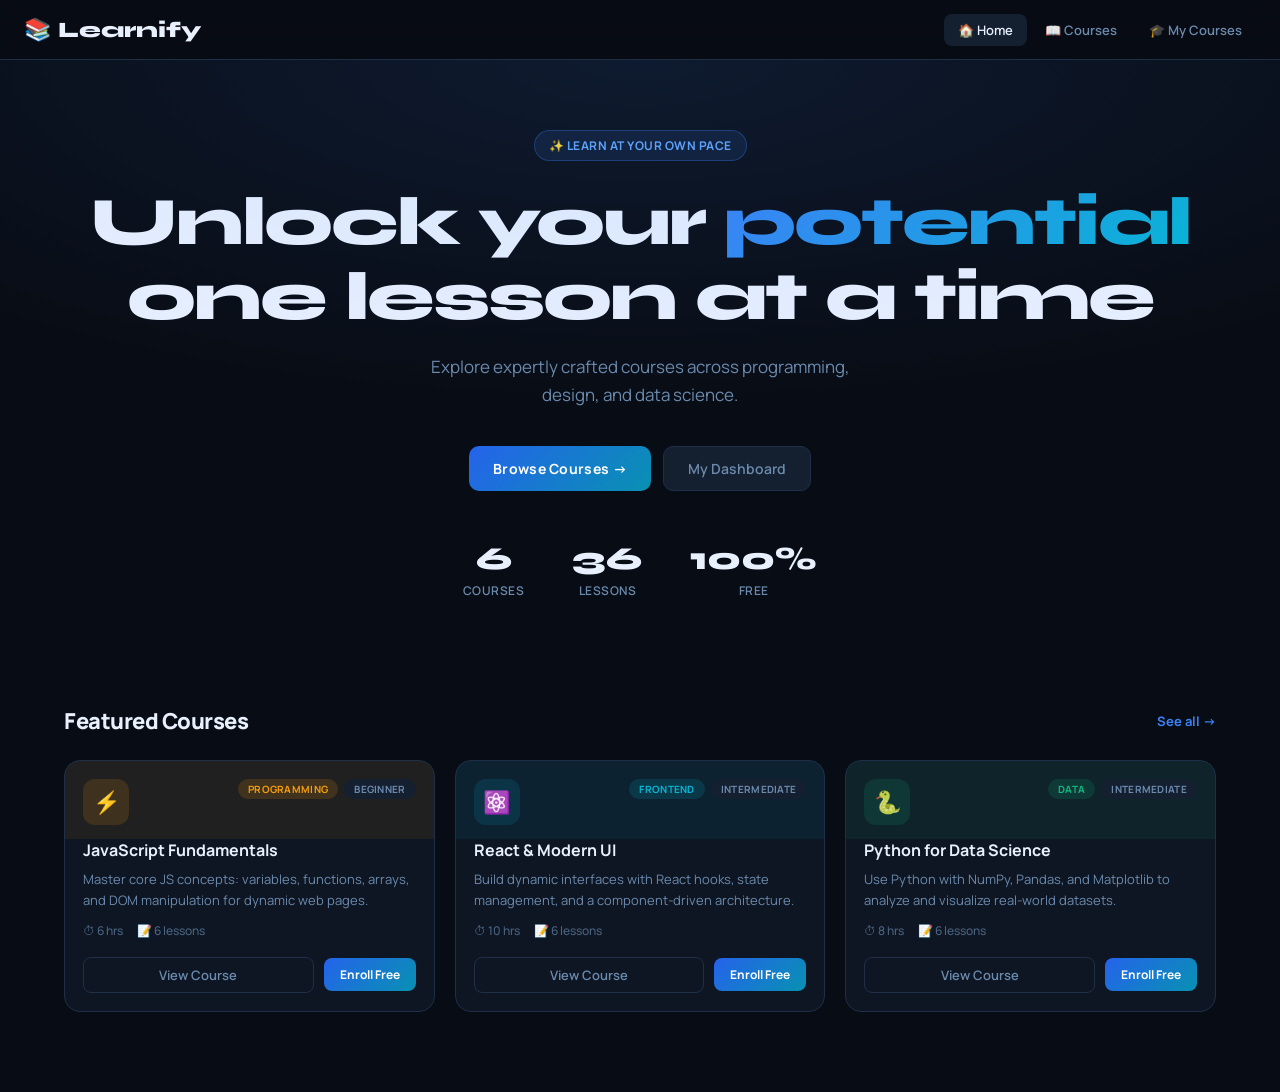
==== commit 44984731: "Modified learning platform" ====
--- a/index.html
+++ b/index.html
@@ -1,861 +1,679 @@
 <!DOCTYPE html>
-
 <html lang="en">
 <head>
-  <meta charset="UTF-8" />
-  <meta name="viewport" content="width=device-width, initial-scale=1.0"/>
-  <title>LearnSphere — Online Learning Platform</title>
-  <link href="https://fonts.googleapis.com/css2?family=Playfair+Display:wght@700;900&family=DM+Sans:wght@300;400;500;600&display=swap" rel="stylesheet"/>
-  <style>
-    *, *::before, *::after { box-sizing: border-box; margin: 0; padding: 0; }
-
-```
-:root {
-  --ink: #0f0e17;
-  --cream: #fffdf7;
-  --accent: #e8572a;
-  --accent2: #f4a347;
-  --muted: #6b6a76;
-  --card-bg: #ffffff;
-  --border: #e9e6df;
-  --progress-track: #eceae3;
-}
-
-html { scroll-behavior: smooth; }
-
-body {
-  font-family: 'DM Sans', sans-serif;
-  background: var(--cream);
-  color: var(--ink);
-  min-height: 100vh;
-  overflow-x: hidden;
-}
-
-/* ─── NAV ─── */
-nav {
-  position: sticky; top: 0; z-index: 100;
-  display: flex; align-items: center; justify-content: space-between;
-  padding: 0 5vw;
-  height: 68px;
-  background: rgba(255,253,247,0.92);
-  backdrop-filter: blur(12px);
-  border-bottom: 1px solid var(--border);
-}
-.logo {
-  font-family: 'Playfair Display', serif;
-  font-size: 1.45rem; font-weight: 900;
-  letter-spacing: -0.5px;
-  color: var(--ink);
-}
-.logo span { color: var(--accent); }
-nav ul { list-style: none; display: flex; gap: 2rem; }
-nav ul li a {
-  text-decoration: none; font-size: 0.875rem; font-weight: 500;
-  color: var(--muted); transition: color 0.2s;
-}
-nav ul li a:hover, nav ul li a.active { color: var(--ink); }
-.nav-cta {
-  background: var(--ink); color: var(--cream) !important;
-  padding: 8px 20px; border-radius: 100px; font-weight: 600 !important;
-  transition: background 0.2s !important;
-}
-.nav-cta:hover { background: var(--accent) !important; color: #fff !important; }
-
-/* ─── HERO ─── */
-.hero {
-  position: relative; overflow: hidden;
-  padding: 100px 5vw 80px;
-  display: grid; grid-template-columns: 1fr 1fr; gap: 4rem; align-items: center;
-  min-height: 88vh;
-}
-.hero-bg {
-  position: absolute; inset: 0; z-index: 0;
-  background:
-    radial-gradient(ellipse 60% 60% at 80% 30%, rgba(232,87,42,0.10) 0%, transparent 70%),
-    radial-gradient(ellipse 40% 50% at 10% 80%, rgba(244,163,71,0.13) 0%, transparent 70%);
-}
-.hero-content { position: relative; z-index: 1; }
-.hero-tag {
-  display: inline-block; background: var(--accent); color: #fff;
-  font-size: 0.7rem; font-weight: 700; letter-spacing: 0.12em; text-transform: uppercase;
-  padding: 5px 14px; border-radius: 100px; margin-bottom: 1.4rem;
-  animation: fadeUp 0.6s ease both;
-}
-.hero h1 {
-  font-family: 'Playfair Display', serif;
-  font-size: clamp(2.8rem, 5vw, 4.4rem);
-  line-height: 1.1; font-weight: 900;
-  margin-bottom: 1.4rem;
-  animation: fadeUp 0.7s 0.1s ease both;
-}
-.hero h1 em { color: var(--accent); font-style: italic; }
-.hero p {
-  font-size: 1.05rem; color: var(--muted); line-height: 1.7;
-  max-width: 480px; margin-bottom: 2.2rem;
-  animation: fadeUp 0.7s 0.2s ease both;
-}
-.hero-btns { display: flex; gap: 1rem; flex-wrap: wrap; animation: fadeUp 0.7s 0.3s ease both; }
-.btn-primary {
-  background: var(--accent); color: #fff; border: none; cursor: pointer;
-  padding: 14px 32px; border-radius: 100px; font-size: 0.95rem; font-weight: 600;
-  font-family: 'DM Sans', sans-serif;
-  transition: transform 0.2s, box-shadow 0.2s;
-  box-shadow: 0 4px 20px rgba(232,87,42,0.3);
-  text-decoration: none; display: inline-block;
-}
-.btn-primary:hover { transform: translateY(-2px); box-shadow: 0 8px 28px rgba(232,87,42,0.4); }
-.btn-secondary {
-  background: transparent; color: var(--ink); border: 1.5px solid var(--border); cursor: pointer;
-  padding: 14px 28px; border-radius: 100px; font-size: 0.95rem; font-weight: 500;
-  font-family: 'DM Sans', sans-serif;
-  transition: border-color 0.2s, color 0.2s;
-  text-decoration: none; display: inline-block;
-}
-.btn-secondary:hover { border-color: var(--ink); }
-
-.hero-stats {
-  display: flex; gap: 2.5rem; margin-top: 3rem;
-  animation: fadeUp 0.7s 0.4s ease both;
-}
-.stat-num { font-family: 'Playfair Display', serif; font-size: 2rem; font-weight: 900; }
-.stat-label { font-size: 0.78rem; color: var(--muted); font-weight: 500; margin-top: 2px; }
-
-/* Hero Visual */
-.hero-visual {
-  position: relative; z-index: 1;
-  animation: fadeUp 0.8s 0.2s ease both;
-}
-.floating-card {
-  background: var(--card-bg);
-  border: 1px solid var(--border);
-  border-radius: 20px;
-  padding: 22px 24px;
-  box-shadow: 0 8px 40px rgba(15,14,23,0.08);
-  transition: transform 0.4s ease;
-}
-.floating-card:hover { transform: translateY(-4px); }
-.course-grid { display: grid; grid-template-columns: 1fr 1fr; gap: 14px; }
-.mini-course {
-  background: var(--cream);
-  border-radius: 14px; padding: 16px;
-  border: 1px solid var(--border);
-  cursor: pointer; transition: all 0.2s;
-}
-.mini-course:hover { border-color: var(--accent); transform: scale(1.02); }
-.mini-course-icon { font-size: 1.5rem; margin-bottom: 8px; }
-.mini-course-title { font-size: 0.78rem; font-weight: 600; margin-bottom: 4px; }
-.mini-course-meta { font-size: 0.7rem; color: var(--muted); }
-.mini-course-bar {
-  height: 3px; background: var(--progress-track); border-radius: 2px; margin-top: 10px;
-}
-.mini-course-bar-fill {
-  height: 100%; border-radius: 2px; background: var(--accent);
-  transition: width 1s ease;
-}
-.enrolled-badge {
-  display: inline-block; background: #e8f5e9; color: #2e7d32;
-  font-size: 0.65rem; font-weight: 700; padding: 2px 8px; border-radius: 100px;
-  margin-top: 6px;
-}
-
-/* ─── SECTION SCAFFOLD ─── */
-section { padding: 80px 5vw; }
-.section-label {
-  font-size: 0.7rem; font-weight: 700; letter-spacing: 0.14em;
-  text-transform: uppercase; color: var(--accent); margin-bottom: 0.8rem;
-}
-.section-title {
-  font-family: 'Playfair Display', serif;
-  font-size: clamp(1.8rem, 3.5vw, 2.6rem);
-  font-weight: 900; line-height: 1.15;
-  margin-bottom: 0.8rem;
-}
-.section-sub { color: var(--muted); font-size: 1rem; max-width: 480px; line-height: 1.6; }
-
-/* ─── COURSES ─── */
-.courses-section { background: #f7f5ef; }
-.courses-header { display: flex; justify-content: space-between; align-items: flex-end; margin-bottom: 3rem; flex-wrap: wrap; gap: 1rem; }
-.filter-tabs { display: flex; gap: 0.5rem; flex-wrap: wrap; margin-top: 1.5rem; }
-.filter-tab {
-  padding: 7px 18px; border-radius: 100px; font-size: 0.8rem; font-weight: 500;
-  border: 1.5px solid var(--border); background: transparent; cursor: pointer;
-  transition: all 0.2s; color: var(--muted); font-family: 'DM Sans', sans-serif;
-}
-.filter-tab.active, .filter-tab:hover {
-  background: var(--ink); color: #fff; border-color: var(--ink);
-}
-.courses-grid { display: grid; grid-template-columns: repeat(auto-fill, minmax(280px, 1fr)); gap: 24px; }
-
-.course-card {
-  background: var(--card-bg); border-radius: 20px; overflow: hidden;
-  border: 1px solid var(--border);
-  box-shadow: 0 2px 16px rgba(15,14,23,0.05);
-  transition: transform 0.25s, box-shadow 0.25s;
-  display: flex; flex-direction: column;
-  opacity: 0; transform: translateY(24px);
-  animation: fadeUp 0.5s ease forwards;
-}
-.course-card:nth-child(2) { animation-delay: 0.08s; }
-.course-card:nth-child(3) { animation-delay: 0.16s; }
-.course-card:nth-child(4) { animation-delay: 0.24s; }
-.course-card:nth-child(5) { animation-delay: 0.32s; }
-.course-card:nth-child(6) { animation-delay: 0.40s; }
-.course-card:hover { transform: translateY(-6px); box-shadow: 0 16px 48px rgba(15,14,23,0.12); }
-
-.course-thumb {
-  height: 160px; display: flex; align-items: center; justify-content: center;
-  font-size: 3rem; position: relative; overflow: hidden;
-}
-.course-body { padding: 20px; flex: 1; display: flex; flex-direction: column; }
-.course-tag {
-  font-size: 0.68rem; font-weight: 700; text-transform: uppercase; letter-spacing: 0.1em;
-  color: var(--accent); margin-bottom: 8px;
-}
-.course-title { font-family: 'Playfair Display', serif; font-size: 1.1rem; font-weight: 700; margin-bottom: 8px; line-height: 1.3; }
-.course-desc { font-size: 0.82rem; color: var(--muted); line-height: 1.6; flex: 1; margin-bottom: 16px; }
-.course-meta { display: flex; gap: 1rem; font-size: 0.75rem; color: var(--muted); margin-bottom: 16px; }
-.course-meta span::before { margin-right: 3px; }
-.enroll-btn {
-  width: 100%; padding: 11px; border-radius: 100px;
-  border: 1.5px solid var(--ink); background: transparent;
-  font-family: 'DM Sans', sans-serif; font-size: 0.85rem; font-weight: 600;
-  cursor: pointer; transition: all 0.2s; color: var(--ink);
-}
-.enroll-btn:hover, .enroll-btn.enrolled {
-  background: var(--accent); border-color: var(--accent); color: #fff;
-}
-.enroll-btn.enrolled { background: #2e7d32; border-color: #2e7d32; }
-
-/* ─── PHASES / MILESTONES ─── */
-.phases-section { background: var(--ink); color: var(--cream); }
-.phases-section .section-label { color: var(--accent2); }
-.phases-section .section-title { color: var(--cream); }
-.phases-section .section-sub { color: rgba(255,253,247,0.6); }
-.phases-grid { display: grid; grid-template-columns: repeat(auto-fill, minmax(200px, 1fr)); gap: 20px; margin-top: 3rem; }
-.phase-card {
-  border: 1px solid rgba(255,253,247,0.12);
-  border-radius: 20px; padding: 28px 22px;
-  position: relative; overflow: hidden;
-  transition: border-color 0.25s, transform 0.25s;
-}
-.phase-card::before {
-  content: ''; position: absolute; inset: 0;
-  background: linear-gradient(135deg, rgba(232,87,42,0.08), transparent);
-  opacity: 0; transition: opacity 0.25s;
-}
-.phase-card:hover { border-color: var(--accent); transform: translateY(-4px); }
-.phase-card:hover::before { opacity: 1; }
-.phase-num {
-  font-family: 'Playfair Display', serif;
-  font-size: 3rem; font-weight: 900; color: rgba(255,253,247,0.08);
-  line-height: 1; margin-bottom: 12px;
-}
-.phase-title { font-weight: 700; font-size: 0.95rem; margin-bottom: 8px; }
-.phase-desc { font-size: 0.8rem; color: rgba(255,253,247,0.55); line-height: 1.5; }
-.phase-dot {
-  width: 8px; height: 8px; border-radius: 50%;
-  background: var(--accent); margin-bottom: 16px;
-}
-
-/* ─── DASHBOARD PREVIEW ─── */
-.dashboard-section { display: grid; grid-template-columns: 1fr 1fr; gap: 5rem; align-items: center; }
-.dash-mockup {
-  background: var(--card-bg); border-radius: 24px;
-  border: 1px solid var(--border);
-  box-shadow: 0 20px 60px rgba(15,14,23,0.1);
-  overflow: hidden;
-}
-.dash-topbar {
-  background: var(--ink); padding: 14px 20px;
-  display: flex; align-items: center; gap: 8px;
-}
-.dot { width: 10px; height: 10px; border-radius: 50%; }
-.dot.r { background: #ff5f57; }
-.dot.y { background: #febc2e; }
-.dot.g { background: #28c840; }
-.dash-body { padding: 22px; }
-.dash-greeting {
-  font-family: 'Playfair Display', serif; font-size: 1.1rem; font-weight: 700;
-  margin-bottom: 18px;
-}
-.dash-row { display: flex; gap: 10px; margin-bottom: 12px; }
-.dash-stat {
-  flex: 1; background: var(--cream); border-radius: 12px; padding: 14px;
-  border: 1px solid var(--border); text-align: center;
-}
-.dash-stat-num { font-family: 'Playfair Display', serif; font-size: 1.5rem; font-weight: 900; }
-.dash-stat-label { font-size: 0.7rem; color: var(--muted); margin-top: 2px; }
-.dash-course-item {
-  background: var(--cream); border-radius: 12px; padding: 14px 16px;
-  margin-bottom: 10px; border: 1px solid var(--border);
-}
-.dci-top { display: flex; justify-content: space-between; align-items: center; margin-bottom: 10px; }
-.dci-title { font-size: 0.82rem; font-weight: 600; }
-.dci-pct { font-size: 0.75rem; color: var(--accent); font-weight: 700; }
-.progress-bar { height: 5px; background: var(--progress-track); border-radius: 3px; }
-.progress-fill { height: 100%; border-radius: 3px; background: linear-gradient(90deg, var(--accent), var(--accent2)); transition: width 1.2s ease; }
-.dash-lessons { display: flex; gap: 5px; margin-top: 10px; flex-wrap: wrap; }
-.lesson-dot {
-  width: 22px; height: 22px; border-radius: 6px; display: flex; align-items: center;
-  justify-content: center; font-size: 0.55rem; cursor: pointer; transition: all 0.15s;
-  border: 1px solid var(--border);
-}
-.lesson-dot.done { background: var(--accent); border-color: var(--accent); color: #fff; }
-.lesson-dot.done::after { content: '✓'; }
-.lesson-dot:not(.done)::after { content: '○'; color: var(--muted); }
-.lesson-dot:hover:not(.done) { border-color: var(--accent); }
-
-/* ─── OUTCOMES ─── */
-.outcomes-section { background: #f7f5ef; }
-.outcomes-grid { display: grid; grid-template-columns: repeat(auto-fill, minmax(240px, 1fr)); gap: 20px; margin-top: 3rem; }
-.outcome-card {
-  background: var(--card-bg); border-radius: 18px; padding: 26px 22px;
-  border: 1px solid var(--border);
-  transition: transform 0.2s, box-shadow 0.2s;
-}
-.outcome-card:hover { transform: translateY(-4px); box-shadow: 0 12px 36px rgba(15,14,23,0.08); }
-.outcome-icon { font-size: 1.8rem; margin-bottom: 14px; }
-.outcome-title { font-weight: 700; font-size: 0.95rem; margin-bottom: 8px; }
-.outcome-desc { font-size: 0.8rem; color: var(--muted); line-height: 1.6; }
-
-/* ─── STRETCH GOALS ─── */
-.stretch-section { }
-.stretch-list { display: flex; flex-direction: column; gap: 14px; margin-top: 2rem; max-width: 600px; }
-.stretch-item {
-  display: flex; align-items: center; gap: 16px;
-  padding: 16px 20px; border-radius: 14px;
-  border: 1px solid var(--border); background: var(--card-bg);
-  transition: border-color 0.2s;
-}
-.stretch-item:hover { border-color: var(--accent); }
-.stretch-icon { font-size: 1.3rem; flex-shrink: 0; }
-.stretch-text { font-size: 0.88rem; font-weight: 500; }
-.stretch-badge {
-  margin-left: auto; font-size: 0.65rem; font-weight: 700; letter-spacing: 0.08em;
-  text-transform: uppercase; color: var(--muted);
-  background: var(--cream); border: 1px solid var(--border);
-  padding: 3px 10px; border-radius: 100px; flex-shrink: 0;
-}
-
-/* ─── TIP BANNER ─── */
-.tip-banner {
-  margin: 0 5vw 60px;
-  background: linear-gradient(135deg, var(--accent), var(--accent2));
-  border-radius: 20px; padding: 30px 40px;
-  display: flex; align-items: center; gap: 24px; flex-wrap: wrap;
-}
-.tip-icon { font-size: 2.5rem; flex-shrink: 0; }
-.tip-content .tip-label { font-size: 0.7rem; text-transform: uppercase; letter-spacing: 0.12em; font-weight: 700; color: rgba(255,255,255,0.7); margin-bottom: 4px; }
-.tip-content p { font-size: 0.95rem; color: #fff; font-weight: 500; line-height: 1.5; max-width: 560px; }
-
-/* ─── FOOTER ─── */
-footer {
-  background: var(--ink); color: rgba(255,253,247,0.5);
-  padding: 40px 5vw; display: flex; justify-content: space-between;
-  align-items: center; flex-wrap: wrap; gap: 1rem;
-  font-size: 0.82rem;
-}
-footer .logo { color: var(--cream); }
-
-/* ─── ANIMATIONS ─── */
-@keyframes fadeUp {
-  from { opacity: 0; transform: translateY(24px); }
-  to   { opacity: 1; transform: translateY(0); }
-}
-
-/* ─── MODAL ─── */
-.modal-overlay {
-  display: none; position: fixed; inset: 0; z-index: 200;
-  background: rgba(15,14,23,0.6); backdrop-filter: blur(6px);
-  align-items: center; justify-content: center; padding: 20px;
-}
-.modal-overlay.open { display: flex; }
-.modal {
-  background: var(--card-bg); border-radius: 24px; max-width: 480px; width: 100%;
-  padding: 36px; position: relative;
-  box-shadow: 0 24px 80px rgba(15,14,23,0.2);
-  animation: fadeUp 0.3s ease;
-}
-.modal-close {
-  position: absolute; top: 16px; right: 20px;
-  background: none; border: none; font-size: 1.3rem;
-  cursor: pointer; color: var(--muted); transition: color 0.2s;
-}
-.modal-close:hover { color: var(--ink); }
-.modal-icon { font-size: 2.5rem; margin-bottom: 12px; }
-.modal-title { font-family: 'Playfair Display', serif; font-size: 1.5rem; font-weight: 900; margin-bottom: 8px; }
-.modal-desc { font-size: 0.9rem; color: var(--muted); line-height: 1.6; margin-bottom: 20px; }
-.modal-meta { display: flex; gap: 1.5rem; font-size: 0.82rem; color: var(--muted); margin-bottom: 24px; }
-.modal-btn { width: 100%; }
-.modal-lessons { margin-top: 20px; }
-.modal-lesson-row {
-  display: flex; align-items: center; gap: 12px;
-  padding: 10px 0; border-bottom: 1px solid var(--border);
-  font-size: 0.85rem;
-}
-.modal-lesson-check {
-  width: 22px; height: 22px; border-radius: 6px;
-  border: 1.5px solid var(--border); cursor: pointer;
-  display: flex; align-items: center; justify-content: center;
-  transition: all 0.2s; flex-shrink: 0; font-size: 0.75rem;
-  background: transparent;
-}
-.modal-lesson-check.checked {
-  background: var(--accent); border-color: var(--accent); color: #fff;
-}
-
-/* ─── RESPONSIVE ─── */
-@media (max-width: 768px) {
-  .hero { grid-template-columns: 1fr; gap: 2.5rem; min-height: auto; padding-top: 60px; }
-  .dashboard-section { grid-template-columns: 1fr; }
-  nav ul { display: none; }
-  .hero-stats { gap: 1.5rem; }
-  .tip-banner { padding: 24px; }
-}
-```
-
-  </style>
+<meta charset="UTF-8"/>
+<meta name="viewport" content="width=device-width, initial-scale=1.0"/>
+<title>Learnify — Online Learning Platform</title>
+<link href="https://fonts.googleapis.com/css2?family=Syne:wght@400;600;700;800&family=Manrope:wght@400;500;600;700&display=swap" rel="stylesheet"/>
+<style>
+  :root {
+    --bg: #080c14;
+    --surface: #0e1623;
+    --surface2: #142030;
+    --border: #1e2f47;
+    --text: #e8f0fe;
+    --muted: #6b8aad;
+    --accent: #3b82f6;
+    --accent2: #06b6d4;
+    --green: #10b981;
+    --yellow: #f59e0b;
+    --pink: #ec4899;
+    --purple: #8b5cf6;
+    --orange: #f97316;
+  }
+  * { box-sizing: border-box; margin: 0; padding: 0; }
+  body {
+    background: var(--bg);
+    color: var(--text);
+    font-family: 'Manrope', sans-serif;
+    min-height: 100vh;
+    overflow-x: hidden;
+  }
+  h1,h2,h3,h4 { font-family: 'Syne', sans-serif; }
+
+  /* NAV */
+  nav {
+    position: sticky; top: 0; z-index: 200;
+    background: rgba(8,12,20,0.88);
+    backdrop-filter: blur(16px);
+    border-bottom: 1px solid var(--border);
+    padding: 0 24px; height: 60px;
+    display: flex; align-items: center; justify-content: space-between;
+    max-width: 100%;
+  }
+  .logo {
+    font-family: 'Syne', sans-serif;
+    font-size: 22px; font-weight: 800;
+    color: var(--text); cursor: pointer;
+    display: flex; align-items: center; gap: 8px;
+    border: none; background: none;
+  }
+  .nav-links { display: flex; gap: 4px; }
+  .nav-btn {
+    background: none; border: none; cursor: pointer;
+    color: var(--muted); font-size: 13px; font-weight: 600;
+    padding: 7px 14px; border-radius: 8px;
+    font-family: 'Manrope', sans-serif;
+    transition: all 0.15s; position: relative;
+  }
+  .nav-btn:hover { color: var(--text); background: var(--surface); }
+  .nav-btn.active { color: var(--text); background: var(--surface2); }
+  .enroll-count {
+    background: var(--accent); color: #fff;
+    font-size: 10px; font-weight: 800;
+    border-radius: 100px; padding: 1px 6px;
+    margin-left: 4px;
+  }
+
+  /* PAGES */
+  .page { display: none; }
+  .page.active { display: block; }
+  .container { max-width: 1200px; margin: 0 auto; padding: 40px 24px 80px; }
+
+  /* HERO */
+  .hero {
+    text-align: center;
+    padding: 70px 24px 50px;
+    position: relative;
+    overflow: hidden;
+  }
+  .hero::before {
+    content: '';
+    position: absolute; inset: 0;
+    background: radial-gradient(ellipse 80% 60% at 50% 0%, rgba(59,130,246,0.12), transparent);
+    pointer-events: none;
+  }
+  .hero-badge {
+    display: inline-flex; align-items: center; gap: 6px;
+    background: rgba(59,130,246,0.12);
+    border: 1px solid rgba(59,130,246,0.3);
+    color: #60a5fa; font-size: 12px; font-weight: 700;
+    padding: 6px 14px; border-radius: 100px; margin-bottom: 24px;
+    letter-spacing: 0.5px; text-transform: uppercase;
+  }
+  .hero h1 {
+    font-size: clamp(38px,6vw,68px);
+    font-weight: 800; line-height: 1.1;
+    letter-spacing: -2px; margin-bottom: 18px;
+    color: var(--text);
+  }
+  .hero h1 span {
+    background: linear-gradient(135deg, #3b82f6, #06b6d4);
+    -webkit-background-clip: text; -webkit-text-fill-color: transparent;
+  }
+  .hero p {
+    color: var(--muted); font-size: 17px;
+    max-width: 460px; margin: 0 auto 36px; line-height: 1.7;
+  }
+  .hero-actions { display: flex; gap: 12px; justify-content: center; flex-wrap: wrap; margin-bottom: 48px; }
+  .hero-stats { display: flex; gap: 48px; justify-content: center; }
+  .stat-item { text-align: center; }
+  .stat-num { display: block; font-family: 'Syne', sans-serif; font-size: 32px; font-weight: 800; color: var(--text); }
+  .stat-lbl { font-size: 12px; color: var(--muted); font-weight: 600; text-transform: uppercase; letter-spacing: 0.5px; }
+
+  /* BUTTONS */
+  .btn-primary {
+    background: linear-gradient(135deg, #2563eb, #0891b2);
+    color: #fff; border: none; cursor: pointer;
+    padding: 12px 24px; border-radius: 10px;
+    font-weight: 700; font-size: 14px;
+    font-family: 'Manrope', sans-serif;
+    transition: opacity 0.15s, transform 0.15s;
+    letter-spacing: 0.3px;
+  }
+  .btn-primary:hover { opacity: 0.9; transform: translateY(-1px); }
+  .btn-ghost {
+    background: var(--surface2); color: var(--muted);
+    border: 1px solid var(--border); cursor: pointer;
+    padding: 12px 24px; border-radius: 10px;
+    font-weight: 600; font-size: 14px;
+    font-family: 'Manrope', sans-serif;
+    transition: all 0.15s;
+  }
+  .btn-ghost:hover { color: var(--text); border-color: var(--accent); }
+  .btn-outline {
+    background: none; color: var(--muted);
+    border: 1px solid var(--border); cursor: pointer;
+    padding: 8px 16px; border-radius: 8px;
+    font-weight: 600; font-size: 13px;
+    font-family: 'Manrope', sans-serif;
+    transition: all 0.15s; flex: 1;
+  }
+  .btn-outline:hover { color: var(--text); border-color: var(--muted); }
+  .btn-sm {
+    background: linear-gradient(135deg, #2563eb, #0891b2);
+    color: #fff; border: none; cursor: pointer;
+    padding: 8px 16px; border-radius: 8px;
+    font-weight: 700; font-size: 12px;
+    font-family: 'Manrope', sans-serif;
+    transition: opacity 0.15s;
+  }
+  .btn-sm:hover { opacity: 0.85; }
+  .enrolled-tag { color: var(--green); font-size: 13px; font-weight: 700; }
+
+  /* SECTION */
+  .section { margin-top: 56px; }
+  .section-header { display: flex; justify-content: space-between; align-items: center; margin-bottom: 24px; }
+  .section-title { font-size: 22px; font-weight: 800; color: var(--text); letter-spacing: -0.5px; }
+  .see-all { background: none; border: none; cursor: pointer; color: var(--accent); font-size: 13px; font-weight: 700; font-family: 'Manrope', sans-serif; }
+
+  /* GRID */
+  .grid-3 { display: grid; grid-template-columns: repeat(auto-fill, minmax(300px, 1fr)); gap: 20px; }
+
+  /* COURSE CARD */
+  .card {
+    background: var(--surface);
+    border: 1px solid var(--border);
+    border-radius: 16px; overflow: hidden;
+    display: flex; flex-direction: column;
+    transition: transform 0.2s, border-color 0.2s, box-shadow 0.2s;
+  }
+  .card:hover {
+    transform: translateY(-3px);
+    border-color: rgba(59,130,246,0.3);
+    box-shadow: 0 12px 40px rgba(0,0,0,0.3);
+  }
+  .card-top {
+    padding: 18px 18px 14px;
+    display: flex; justify-content: space-between; align-items: flex-start;
+  }
+  .emoji-box {
+    width: 46px; height: 46px; border-radius: 12px;
+    display: flex; align-items: center; justify-content: center;
+    font-size: 22px; flex-shrink: 0;
+  }
+  .card-badges { display: flex; gap: 6px; flex-wrap: wrap; }
+  .badge {
+    font-size: 10px; font-weight: 700;
+    padding: 3px 10px; border-radius: 100px;
+    letter-spacing: 0.3px; text-transform: uppercase;
+  }
+  .badge-gray { background: var(--surface2); color: var(--muted); }
+  .card-body { padding: 0 18px 18px; flex: 1; display: flex; flex-direction: column; }
+  .card-title { font-size: 16px; font-weight: 700; color: var(--text); margin-bottom: 8px; }
+  .card-desc { color: var(--muted); font-size: 13px; line-height: 1.55; margin-bottom: 12px; flex: 1; }
+  .card-meta { display: flex; gap: 14px; color: #4a6380; font-size: 12px; font-weight: 500; margin-bottom: 4px; }
+  .card-actions { display: flex; gap: 10px; align-items: center; margin-top: 14px; }
+
+  /* PROGRESS */
+  .prog-bar { height: 6px; background: var(--surface2); border-radius: 100px; overflow: hidden; margin-top: 10px; }
+  .prog-fill { height: 100%; border-radius: 100px; transition: width 0.4s ease; }
+  .prog-label { font-size: 11px; color: var(--muted); margin-top: 4px; }
+
+  /* PAGE HEADER */
+  .page-header { margin-bottom: 32px; }
+  .page-title { font-size: 34px; font-weight: 800; letter-spacing: -1px; color: var(--text); margin-bottom: 6px; }
+  .page-sub { color: var(--muted); font-size: 15px; }
+
+  /* TOOLBAR */
+  .search-input {
+    width: 100%; padding: 12px 16px;
+    background: var(--surface); border: 1px solid var(--border);
+    border-radius: 10px; color: var(--text); font-size: 14px;
+    font-family: 'Manrope', sans-serif; outline: none;
+    margin-bottom: 14px; transition: border-color 0.15s;
+  }
+  .search-input:focus { border-color: var(--accent); }
+  .filter-row { display: flex; gap: 8px; flex-wrap: wrap; }
+  .chip {
+    padding: 6px 14px; border-radius: 100px;
+    border: 1px solid var(--border);
+    background: none; color: var(--muted);
+    cursor: pointer; font-size: 12px; font-weight: 600;
+    font-family: 'Manrope', sans-serif;
+    transition: all 0.15s;
+  }
+  .chip:hover { color: var(--text); }
+  .chip.active { background: #1d4ed8; border-color: var(--accent); color: #fff; }
+
+  /* DETAIL PAGE */
+  .back-btn {
+    background: none; border: none; cursor: pointer;
+    color: var(--accent); font-size: 13px; font-weight: 700;
+    font-family: 'Manrope', sans-serif; margin-bottom: 28px; padding: 0;
+    display: inline-flex; align-items: center; gap: 6px;
+  }
+  .back-btn:hover { color: var(--accent2); }
+  .detail-header { display: flex; gap: 28px; margin-bottom: 32px; align-items: flex-start; flex-wrap: wrap; }
+  .detail-emoji { width: 76px; height: 76px; border-radius: 20px; font-size: 38px; display: flex; align-items: center; justify-content: center; flex-shrink: 0; }
+  .detail-meta { flex: 1; min-width: 240px; }
+  .detail-badges { display: flex; gap: 8px; margin-bottom: 12px; flex-wrap: wrap; }
+  .detail-title { font-size: 30px; font-weight: 800; letter-spacing: -1px; margin-bottom: 10px; color: var(--text); }
+  .detail-desc { color: var(--muted); font-size: 15px; line-height: 1.65; margin-bottom: 20px; }
+  .detail-prog-box { background: var(--surface); border: 1px solid var(--border); border-radius: 12px; padding: 16px 20px; margin-bottom: 28px; }
+  .detail-prog-top { display: flex; justify-content: space-between; margin-bottom: 8px; }
+  .lesson-list { background: var(--surface); border: 1px solid var(--border); border-radius: 16px; overflow: hidden; }
+  .lesson-list-title { font-size: 15px; font-weight: 700; padding: 16px 20px; border-bottom: 1px solid var(--border); color: var(--text); }
+  .lesson-row {
+    display: flex; align-items: center; justify-content: space-between;
+    padding: 13px 20px; border-bottom: 1px solid rgba(30,47,71,0.5);
+    transition: background 0.15s;
+  }
+  .lesson-row:last-child { border-bottom: none; }
+  .lesson-row.done { background: rgba(16,185,129,0.05); }
+  .lesson-left { display: flex; align-items: center; gap: 12px; }
+  .lesson-num {
+    width: 28px; height: 28px; border-radius: 8px;
+    background: var(--surface2); color: var(--muted);
+    display: flex; align-items: center; justify-content: center;
+    font-size: 11px; font-weight: 700; flex-shrink: 0;
+    transition: all 0.2s;
+  }
+  .lesson-num.done { background: rgba(16,185,129,0.15); color: var(--green); }
+  .lesson-name { font-size: 14px; transition: color 0.2s; }
+  .lesson-name.done { color: var(--green); }
+  .lesson-btn {
+    background: var(--surface2); color: var(--muted);
+    border: none; border-radius: 7px; padding: 5px 12px;
+    font-size: 11px; font-weight: 700; cursor: pointer;
+    font-family: 'Manrope', sans-serif; white-space: nowrap;
+    transition: all 0.15s;
+  }
+  .lesson-btn:hover { color: var(--text); }
+  .lesson-btn.done { background: rgba(16,185,129,0.12); color: var(--green); }
+  .lock-tag { color: #2a4060; font-size: 12px; }
+
+  /* DASHBOARD */
+  .empty-dash { text-align: center; padding: 80px 0; }
+  .empty-dash .big-icon { font-size: 64px; margin-bottom: 16px; }
+  .empty-dash h2 { color: var(--text); margin-bottom: 8px; font-size: 22px; }
+  .empty-dash p { color: var(--muted); }
+  .dash-stats { display: grid; grid-template-columns: repeat(3, 1fr); gap: 16px; margin-bottom: 32px; }
+  .dash-stat { background: var(--surface); border: 1px solid var(--border); border-radius: 14px; padding: 20px; text-align: center; }
+  .dash-stat-icon { font-size: 26px; margin-bottom: 8px; }
+  .dash-stat-val { font-family: 'Syne', sans-serif; font-size: 28px; font-weight: 800; color: var(--text); margin-bottom: 4px; }
+  .dash-stat-lbl { font-size: 11px; color: var(--muted); font-weight: 600; text-transform: uppercase; letter-spacing: 0.4px; }
+  .dash-card {
+    background: var(--surface); border: 1px solid var(--border);
+    border-radius: 14px; padding: 20px; cursor: pointer;
+    transition: border-color 0.15s, transform 0.15s;
+  }
+  .dash-card:hover { border-color: rgba(59,130,246,0.35); transform: translateY(-2px); }
+  .dash-card-top { display: flex; align-items: center; gap: 12px; margin-bottom: 14px; }
+  .dash-card-info { flex: 1; }
+  .dash-card-title { font-weight: 700; font-size: 15px; color: var(--text); margin-bottom: 2px; }
+  .dash-card-meta { font-size: 12px; color: var(--muted); }
+  .done-badge { background: rgba(16,185,129,0.12); color: var(--green); font-size: 10px; font-weight: 800; padding: 3px 10px; border-radius: 100px; text-transform: uppercase; letter-spacing: 0.3px; margin-left: auto; }
+  .dash-prog-footer { display: flex; justify-content: space-between; margin-top: 6px; }
+  .view-link { color: var(--accent); font-size: 11px; font-weight: 700; }
+
+  /* EMPTY / ERROR */
+  .no-results { text-align: center; color: var(--muted); padding: 60px 0; font-size: 15px; }
+
+  /* TOAST */
+  #toast {
+    position: fixed; bottom: 24px; right: 24px; z-index: 9999;
+    color: #fff; padding: 12px 20px; border-radius: 10px;
+    font-weight: 700; font-size: 13px; font-family: 'Manrope', sans-serif;
+    box-shadow: 0 8px 32px rgba(0,0,0,0.4);
+    transform: translateY(80px); opacity: 0;
+    transition: all 0.3s ease; pointer-events: none;
+  }
+  #toast.show { transform: translateY(0); opacity: 1; }
+
+  /* RESPONSIVE */
+  @media (max-width: 640px) {
+    .hero h1 { font-size: 34px; letter-spacing: -1px; }
+    .hero-stats { gap: 24px; }
+    .dash-stats { grid-template-columns: repeat(3,1fr); gap: 10px; }
+    .dash-stat { padding: 14px 10px; }
+    .dash-stat-val { font-size: 22px; }
+    .detail-title { font-size: 24px; }
+  }
+  @media (max-width: 480px) {
+    .nav-btn span.nav-label { display: none; }
+    .hero-stats { flex-direction: row; }
+    .dash-stats { grid-template-columns: repeat(3,1fr); }
+  }
+</style>
 </head>
 <body>
 
 <!-- NAV -->
-
 <nav>
-  <div class="logo">Learn<span>Sphere</span></div>
-  <ul>
-    <li><a href="#courses" class="active">Courses</a></li>
-    <li><a href="#phases">Milestones</a></li>
-    <li><a href="#dashboard">Dashboard</a></li>
-    <li><a href="#outcomes">Outcomes</a></li>
-    <li><a href="#my-courses" class="nav-cta">My Courses</a></li>
-  </ul>
+  <button class="logo" onclick="showPage('home')">📚 Learnify</button>
+  <div class="nav-links">
+    <button class="nav-btn active" id="nav-home" onclick="showPage('home')"><span class="nav-label">🏠 Home</span></button>
+    <button class="nav-btn" id="nav-courses" onclick="showPage('courses')"><span class="nav-label">📖 Courses</span></button>
+    <button class="nav-btn" id="nav-dashboard" onclick="showPage('dashboard')">🎓 My Courses<span class="enroll-count" id="enroll-count" style="display:none">0</span></button>
+  </div>
 </nav>
 
-<!-- HERO -->
-
-<section class="hero" style="padding-bottom:60px">
-  <div class="hero-bg"></div>
-  <div class="hero-content">
-    <div class="hero-tag">🎓 Online Learning Platform</div>
-    <h1>Learn. Track. <em>Grow.</em></h1>
-    <p>Browse curated courses, enroll instantly, and track your progress — all in one beautifully designed learning experience built for students and professionals alike.</p>
-    <div class="hero-btns">
-      <a href="#courses" class="btn-primary">Browse Courses</a>
-      <a href="#dashboard" class="btn-secondary">View Dashboard →</a>
+<!-- TOAST -->
+<div id="toast"></div>
+
+<!-- ===================== HOME PAGE ===================== -->
+<div class="page active" id="page-home">
+  <div class="hero">
+    <div class="hero-badge">✨ Learn at your own pace</div>
+    <h1>Unlock your <span>potential</span><br>one lesson at a time</h1>
+    <p>Explore expertly crafted courses across programming, design, and data science.</p>
+    <div class="hero-actions">
+      <button class="btn-primary" onclick="showPage('courses')">Browse Courses →</button>
+      <button class="btn-ghost" onclick="showPage('dashboard')">My Dashboard</button>
     </div>
     <div class="hero-stats">
-      <div>
-        <div class="stat-num">12+</div>
-        <div class="stat-label">Courses Available</div>
-      </div>
-      <div>
-        <div class="stat-num">5</div>
-        <div class="stat-label">Build Phases</div>
-      </div>
-      <div>
-        <div class="stat-num">∞</div>
-        <div class="stat-label">Things to Learn</div>
-      </div>
+      <div class="stat-item"><span class="stat-num">6</span><span class="stat-lbl">Courses</span></div>
+      <div class="stat-item"><span class="stat-num">36</span><span class="stat-lbl">Lessons</span></div>
+      <div class="stat-item"><span class="stat-num">100%</span><span class="stat-lbl">Free</span></div>
     </div>
   </div>
-  <div class="hero-visual">
-    <div class="floating-card">
-      <p style="font-size:0.75rem;font-weight:600;color:var(--muted);margin-bottom:14px;text-transform:uppercase;letter-spacing:0.1em;">Featured Courses</p>
-      <div class="course-grid">
-        <div class="mini-course">
-          <div class="mini-course-icon">🌐</div>
-          <div class="mini-course-title">Web Dev Fundamentals</div>
-          <div class="mini-course-meta">12 lessons · 4h</div>
-          <div class="mini-course-bar"><div class="mini-course-bar-fill" style="width:72%"></div></div>
-          <div class="enrolled-badge">Enrolled</div>
-        </div>
-        <div class="mini-course">
-          <div class="mini-course-icon">🎨</div>
-          <div class="mini-course-title">UI/UX Design</div>
-          <div class="mini-course-meta">8 lessons · 3h</div>
-          <div class="mini-course-bar"><div class="mini-course-bar-fill" style="width:30%"></div></div>
-          <div class="enrolled-badge">Enrolled</div>
-        </div>
-        <div class="mini-course">
-          <div class="mini-course-icon">⚙️</div>
-          <div class="mini-course-title">Spring Framework</div>
-          <div class="mini-course-meta">16 lessons · 6h</div>
-          <div class="mini-course-bar"><div class="mini-course-bar-fill" style="width:0%"></div></div>
-        </div>
-        <div class="mini-course">
-          <div class="mini-course-icon">📊</div>
-          <div class="mini-course-title">Data Structures</div>
-          <div class="mini-course-meta">10 lessons · 5h</div>
-          <div class="mini-course-bar"><div class="mini-course-bar-fill" style="width:55%"></div></div>
-          <div class="enrolled-badge">Enrolled</div>
-        </div>
-      </div>
-    </div>
-  </div>
-</section>
-
-<!-- COURSES -->
-
-<section class="courses-section" id="courses">
-  <div class="courses-header">
-    <div>
-      <div class="section-label">📚 All Courses</div>
-      <div class="section-title">Explore & Enroll</div>
-      <p class="section-sub">Click any course to view details and enroll. Track your progress from the dashboard.</p>
-      <div class="filter-tabs">
-        <button class="filter-tab active" onclick="filterCourses(this, 'all')">All</button>
-        <button class="filter-tab" onclick="filterCourses(this, 'beginner')">Beginner</button>
-        <button class="filter-tab" onclick="filterCourses(this, 'intermediate')">Intermediate</button>
-        <button class="filter-tab" onclick="filterCourses(this, 'advanced')">Advanced</button>
-      </div>
-    </div>
-  </div>
-  <div class="courses-grid" id="courses-grid"></div>
-</section>
-
-<!-- PHASES / MILESTONES -->
-
-<section class="phases-section" id="phases">
-  <div class="section-label">🗺️ Project Milestones</div>
-  <div class="section-title">5-Phase Build Workflow</div>
-  <p class="section-sub">Students progress through structured milestones — from setup to a fully featured platform.</p>
-  <div class="phases-grid">
-    <div class="phase-card">
-      <div class="phase-num">01</div>
-      <div class="phase-dot"></div>
-      <div class="phase-title">Project Setup</div>
-      <div class="phase-desc">Configure folder structure and create mock course data with realistic JSON datasets.</div>
-    </div>
-    <div class="phase-card">
-      <div class="phase-num">02</div>
-      <div class="phase-dot"></div>
-      <div class="phase-title">Course Pages</div>
-      <div class="phase-desc">Build course listing and individual detail pages with title, description, and duration info.</div>
-    </div>
-    <div class="phase-card">
-      <div class="phase-num">03</div>
-      <div class="phase-dot"></div>
-      <div class="phase-title">Enrollment System</div>
-      <div class="phase-desc">Implement enrollment logic and the "My Courses" dashboard for tracking enrolled content.</div>
-    </div>
-    <div class="phase-card">
-      <div class="phase-num">04</div>
-      <div class="phase-dot"></div>
-      <div class="phase-title">Progress Tracking</div>
-      <div class="phase-desc">Add percentage completion, lesson checkboxes, and a visual progress bar simulation.</div>
-    </div>
-    <div class="phase-card">
-      <div class="phase-num">05</div>
-      <div class="phase-dot"></div>
-      <div class="phase-title">Polish & Persist</div>
-      <div class="phase-desc">Search/filter, responsive design for mobile & desktop, and LocalStorage persistence.</div>
-    </div>
-  </div>
-</section>
-
-<!-- DASHBOARD PREVIEW -->
-
-<section id="dashboard" style="padding: 80px 5vw;">
-  <div class="dashboard-section">
-    <div>
-      <div class="section-label">📈 My Courses Dashboard</div>
-      <div class="section-title">Track Your Progress</div>
-      <p class="section-sub" style="margin-bottom:2rem;">Your personal dashboard shows all enrolled courses with real-time progress tracking and lesson completion checkboxes.</p>
-      <ul style="list-style:none;display:flex;flex-direction:column;gap:12px;">
-        <li style="display:flex;gap:12px;align-items:center;font-size:0.88rem;">
-          <span style="width:28px;height:28px;background:var(--accent);border-radius:8px;display:flex;align-items:center;justify-content:center;color:#fff;font-size:0.75rem;flex-shrink:0;">✓</span>
-          Progress bars with percentage completion
-        </li>
-        <li style="display:flex;gap:12px;align-items:center;font-size:0.88rem;">
-          <span style="width:28px;height:28px;background:var(--accent);border-radius:8px;display:flex;align-items:center;justify-content:center;color:#fff;font-size:0.75rem;flex-shrink:0;">✓</span>
-          Lesson checkboxes for completion simulation
-        </li>
-        <li style="display:flex;gap:12px;align-items:center;font-size:0.88rem;">
-          <span style="width:28px;height:28px;background:var(--accent);border-radius:8px;display:flex;align-items:center;justify-content:center;color:#fff;font-size:0.75rem;flex-shrink:0;">✓</span>
-          LocalStorage persistence across sessions
-        </li>
-        <li style="display:flex;gap:12px;align-items:center;font-size:0.88rem;">
-          <span style="width:28px;height:28px;background:var(--accent);border-radius:8px;display:flex;align-items:center;justify-content:center;color:#fff;font-size:0.75rem;flex-shrink:0;">✓</span>
-          Responsive for mobile and desktop
-        </li>
-      </ul>
-    </div>
-    <div class="dash-mockup" id="my-courses">
-      <div class="dash-topbar">
-        <div class="dot r"></div><div class="dot y"></div><div class="dot g"></div>
-        <span style="color:rgba(255,253,247,0.4);font-size:0.72rem;margin-left:10px;">My Courses Dashboard</span>
-      </div>
-      <div class="dash-body">
-        <div class="dash-greeting">👋 Welcome back!</div>
-        <div class="dash-row">
-          <div class="dash-stat"><div class="dash-stat-num" id="enrolled-count">0</div><div class="dash-stat-label">Enrolled</div></div>
-          <div class="dash-stat"><div class="dash-stat-num" id="completed-count">0</div><div class="dash-stat-label">Completed</div></div>
-          <div class="dash-stat"><div class="dash-stat-num" id="avg-progress">0%</div><div class="dash-stat-label">Avg Progress</div></div>
-        </div>
-        <div id="dashboard-courses">
-          <p style="font-size:0.8rem;color:var(--muted);text-align:center;padding:20px 0;">Enroll in courses above to see them here!</p>
-        </div>
-      </div>
-    </div>
-  </div>
-</section>
-
-<!-- OUTCOMES -->
-
-<section class="outcomes-section" id="outcomes">
-  <div class="section-label">🎯 Learning Outcomes</div>
-  <div class="section-title">What You'll Master</div>
-  <div class="outcomes-grid">
-    <div class="outcome-card">
-      <div class="outcome-icon">⚙️</div>
-      <div class="outcome-title">Backend Handling</div>
-      <div class="outcome-desc">Connect and serve dynamic content using Spring MVC and backend APIs for real-world data flow.</div>
-    </div>
-    <div class="outcome-card">
-      <div class="outcome-icon">🖱️</div>
-      <div class="outcome-title">DOM Manipulation</div>
-      <div class="outcome-desc">Master JavaScript event handling and dynamic UI updates for interactive user experiences.</div>
-    </div>
-    <div class="outcome-card">
-      <div class="outcome-icon">💾</div>
-      <div class="outcome-title">LocalStorage Persistence</div>
-      <div class="outcome-desc">Store and retrieve user data across sessions without a backend using browser-native storage APIs.</div>
-    </div>
-    <div class="outcome-card">
-      <div class="outcome-icon">📱</div>
-      <div class="outcome-title">Responsive Design</div>
-      <div class="outcome-desc">Apply mobile-first CSS principles to create layouts that work flawlessly on any screen size.</div>
-    </div>
-    <div class="outcome-card">
-      <div class="outcome-icon">🗂️</div>
-      <div class="outcome-title">Modular File Structure</div>
-      <div class="outcome-desc">Organize projects with the Spring Framework's modular architecture for scalability and clarity.</div>
-    </div>
-    <div class="outcome-card">
-      <div class="outcome-icon">✨</div>
-      <div class="outcome-title">UX Design Principles</div>
-      <div class="outcome-desc">Design intuitive interfaces with a focus on usability, accessibility, and delightful interactions.</div>
-    </div>
-  </div>
-</section>
-
-<!-- STRETCH GOALS -->
-
-<section style="padding: 80px 5vw;">
-  <div class="section-label">🚀 Stretch Goals</div>
-  <div class="section-title">Optional Challenges</div>
-  <p class="section-sub">Push further with these advanced features once core milestones are complete.</p>
-  <div class="stretch-list">
-    <div class="stretch-item">
-      <span class="stretch-icon">🔐</span>
-      <span class="stretch-text">User login & signup with mock authentication</span>
-      <span class="stretch-badge">Optional</span>
-    </div>
-    <div class="stretch-item">
-      <span class="stretch-icon">🏆</span>
-      <span class="stretch-text">Certificate generation after course completion</span>
-      <span class="stretch-badge">Optional</span>
-    </div>
-    <div class="stretch-item">
-      <span class="stretch-icon">🛠️</span>
-      <span class="stretch-text">Admin panel to add and edit courses</span>
-      <span class="stretch-badge">Optional</span>
-    </div>
-    <div class="stretch-item">
-      <span class="stretch-icon">🎬</span>
-      <span class="stretch-text">Integration with an embedded video player for lessons</span>
-      <span class="stretch-badge">Optional</span>
-    </div>
-  </div>
-</section>
-
-<!-- TIP BANNER -->
-
-<div class="tip-banner">
-  <div class="tip-icon">💡</div>
-  <div class="tip-content">
-    <div class="tip-label">Tip for Students</div>
-    <p>Start small with static pages and basic enrollment, then gradually add progress tracking and persistence. This way, you'll see how a simple idea grows into a functional platform.</p>
+  <div class="container" style="padding-top:0">
+    <div class="section">
+      <div class="section-header">
+        <div class="section-title">Featured Courses</div>
+        <button class="see-all" onclick="showPage('courses')">See all →</button>
+      </div>
+      <div class="grid-3" id="featured-grid"></div>
+    </div>
   </div>
 </div>
 
-<!-- FOOTER -->
-
-<footer>
-  <div class="logo">Learn<span>Sphere</span></div>
-  <div>© 2025 Online Learning Platform Project. Built for students, by design.</div>
-</footer>
-
-<!-- MODAL -->
-
-<div class="modal-overlay" id="modal-overlay" onclick="closeModal(event)">
-  <div class="modal" id="modal">
-    <button class="modal-close" onclick="closeModalDirect()">✕</button>
-    <div class="modal-icon" id="m-icon"></div>
-    <div class="modal-title" id="m-title"></div>
-    <div class="modal-desc" id="m-desc"></div>
-    <div class="modal-meta" id="m-meta"></div>
-    <button class="btn-primary modal-btn" id="m-enroll-btn" onclick="modalEnroll()"></button>
-    <div class="modal-lessons" id="m-lessons"></div>
+<!-- ===================== COURSES PAGE ===================== -->
+<div class="page" id="page-courses">
+  <div class="container">
+    <div class="page-header">
+      <h1 class="page-title">All Courses</h1>
+      <p class="page-sub">Find the perfect course to level up your skills</p>
+    </div>
+    <input class="search-input" id="search-input" placeholder="🔍  Search courses..." oninput="renderCourses()"/>
+    <div class="filter-row" id="filter-row"></div>
+    <div style="margin-top:24px" class="grid-3" id="courses-grid"></div>
+    <div class="no-results" id="no-results" style="display:none">😕 No courses found. Try a different search.</div>
   </div>
 </div>
 
+<!-- ===================== DASHBOARD PAGE ===================== -->
+<div class="page" id="page-dashboard">
+  <div class="container">
+    <div class="page-header">
+      <h1 class="page-title">My Dashboard</h1>
+      <p class="page-sub" id="dash-sub">0 courses enrolled</p>
+    </div>
+    <div id="dash-empty" class="empty-dash" style="display:none">
+      <div class="big-icon">🎓</div>
+      <h2>No courses yet</h2>
+      <p>Enroll in a course to start tracking your progress.</p>
+    </div>
+    <div id="dash-content" style="display:none">
+      <div class="dash-stats">
+        <div class="dash-stat"><div class="dash-stat-icon">📚</div><div class="dash-stat-val" id="ds-enrolled">0</div><div class="dash-stat-lbl">Enrolled</div></div>
+        <div class="dash-stat"><div class="dash-stat-icon">✅</div><div class="dash-stat-val" id="ds-done">0</div><div class="dash-stat-lbl">Lessons Done</div></div>
+        <div class="dash-stat"><div class="dash-stat-icon">🎯</div><div class="dash-stat-val" id="ds-pct">0%</div><div class="dash-stat-lbl">Progress</div></div>
+      </div>
+      <div class="grid-3" id="dash-grid"></div>
+    </div>
+  </div>
+</div>
+
+<!-- ===================== DETAIL PAGE ===================== -->
+<div class="page" id="page-detail">
+  <div class="container">
+    <button class="back-btn" onclick="goBack()">← Back to Courses</button>
+    <div class="detail-header">
+      <div class="detail-emoji" id="d-emoji"></div>
+      <div class="detail-meta">
+        <div class="detail-badges" id="d-badges"></div>
+        <div class="detail-title" id="d-title"></div>
+        <div class="detail-desc" id="d-desc"></div>
+        <div id="d-action"></div>
+      </div>
+    </div>
+    <div class="detail-prog-box" id="d-prog-box" style="display:none">
+      <div class="detail-prog-top">
+        <span style="font-weight:700;font-size:14px;color:var(--text)">Your Progress</span>
+        <span id="d-prog-pct" style="font-weight:800;font-size:14px"></span>
+      </div>
+      <div class="prog-bar"><div class="prog-fill" id="d-prog-fill"></div></div>
+    </div>
+    <div class="lesson-list">
+      <div class="lesson-list-title">Course Lessons</div>
+      <div id="d-lessons"></div>
+    </div>
+  </div>
+</div>
+
 <script>
-  const courses = [
-    { id: 1, icon: '🌐', title: 'Web Dev Fundamentals', category: 'beginner', tag: 'Beginner', desc: 'Learn HTML, CSS, and JavaScript from the ground up. Build your first interactive web pages.', duration: '4h 30m', lessons: 12, bg: 'linear-gradient(135deg,#e8f4fd,#d0e8fa)' },
-    { id: 2, icon: '🎨', title: 'UI/UX Design Principles', category: 'beginner', tag: 'Beginner', desc: 'Understand user-centered design, wireframing, and how to create beautiful interfaces.', duration: '3h 15m', lessons: 8, bg: 'linear-gradient(135deg,#fde8f0,#fad0e0)' },
-    { id: 3, icon: '⚙️', title: 'Spring Framework MVC', category: 'intermediate', tag: 'Intermediate', desc: 'Master the Spring MVC pattern, controllers, services, and dependency injection for backend development.', duration: '6h 00m', lessons: 16, bg: 'linear-gradient(135deg,#e8fde8,#d0f0d0)' },
-    { id: 4, icon: '📊', title: 'Data Structures & Algorithms', category: 'intermediate', tag: 'Intermediate', desc: 'Explore arrays, linked lists, trees, and sorting algorithms with hands-on coding exercises.', duration: '5h 45m', lessons: 14, bg: 'linear-gradient(135deg,#fdf5e8,#f0e0d0)' },
-    { id: 5, icon: '🗄️', title: 'Database Design', category: 'intermediate', tag: 'Intermediate', desc: 'Design relational databases, write SQL queries, and learn normalization best practices.', duration: '4h 00m', lessons: 10, bg: 'linear-gradient(135deg,#f0e8fd,#e0d0fa)' },
-    { id: 6, icon: '🚀', title: 'Advanced JavaScript', category: 'advanced', tag: 'Advanced', desc: 'Deep dive into closures, promises, async/await, and modern ES2025 features for production-grade code.', duration: '7h 20m', lessons: 18, bg: 'linear-gradient(135deg,#fde8e8,#fad0d0)' },
-  ];
-
-  let enrolled = JSON.parse(localStorage.getItem('ls_enrolled') || '[]');
-  let progress = JSON.parse(localStorage.getItem('ls_progress') || '{}');
-  let currentCourse = null;
-
-  function save() {
-    localStorage.setItem('ls_enrolled', JSON.stringify(enrolled));
-    localStorage.setItem('ls_progress', JSON.stringify(progress));
-  }
-
-  function renderCourses(filter = 'all') {
-    const grid = document.getElementById('courses-grid');
-    grid.innerHTML = '';
-    const filtered = filter === 'all' ? courses : courses.filter(c => c.category === filter);
-    filtered.forEach(c => {
-      const isEnrolled = enrolled.includes(c.id);
-      const prog = progress[c.id] || [];
-      const pct = isEnrolled ? Math.round((prog.length / c.lessons) * 100) : 0;
-      const card = document.createElement('div');
-      card.className = 'course-card';
-      card.innerHTML = `
-        <div class="course-thumb" style="background:${c.bg}">${c.icon}</div>
-        <div class="course-body">
-          <div class="course-tag">${c.tag}</div>
-          <div class="course-title">${c.title}</div>
-          <div class="course-desc">${c.desc}</div>
-          <div class="course-meta">
-            <span>📖 ${c.lessons} lessons</span>
-            <span>⏱ ${c.duration}</span>
-          </div>
-          ${isEnrolled ? `<div style="margin-bottom:12px"><div style="display:flex;justify-content:space-between;font-size:0.75rem;margin-bottom:6px;"><span style="color:var(--muted)">Progress</span><span style="color:var(--accent);font-weight:700">${pct}%</span></div><div class="progress-bar"><div class="progress-fill" style="width:${pct}%"></div></div></div>` : ''}
-          <button class="enroll-btn ${isEnrolled ? 'enrolled' : ''}" onclick="openModal(${c.id})">${isEnrolled ? '✓ Enrolled — View Details' : 'View & Enroll'}</button>
-        </div>`;
-      grid.appendChild(card);
-    });
-  }
-
-  function filterCourses(btn, cat) {
-    document.querySelectorAll('.filter-tab').forEach(b => b.classList.remove('active'));
-    btn.classList.add('active');
-    renderCourses(cat);
-  }
-
-  function renderDashboard() {
-    const ec = document.getElementById('enrolled-count');
-    const cc = document.getElementById('completed-count');
-    const ap = document.getElementById('avg-progress');
-    const dc = document.getElementById('dashboard-courses');
-    ec.textContent = enrolled.length;
-    if (!enrolled.length) {
-      dc.innerHTML = '<p style="font-size:0.8rem;color:var(--muted);text-align:center;padding:20px 0;">Enroll in courses above to see them here!</p>';
-      cc.textContent = 0; ap.textContent = '0%'; return;
-    }
-    let totalPct = 0, completedCount = 0;
-    dc.innerHTML = '';
-    enrolled.forEach(id => {
-      const c = courses.find(x => x.id === id);
-      const prog = progress[id] || [];
-      const pct = Math.round((prog.length / c.lessons) * 100);
-      totalPct += pct;
-      if (pct === 100) completedCount++;
-      const item = document.createElement('div');
-      item.className = 'dash-course-item';
-      const dots = Array.from({length: c.lessons}, (_, i) => `<div class="lesson-dot${prog.includes(i) ? ' done' : ''}" onclick="toggleLesson(${id},${i})"></div>`).join('');
-      item.innerHTML = `
-        <div class="dci-top"><span class="dci-title">${c.icon} ${c.title}</span><span class="dci-pct">${pct}%</span></div>
-        <div class="progress-bar"><div class="progress-fill" style="width:${pct}%"></div></div>
-        <div class="dash-lessons">${dots}</div>`;
-      dc.appendChild(item);
-    });
-    cc.textContent = completedCount;
-    ap.textContent = Math.round(totalPct / enrolled.length) + '%';
-  }
-
-  function toggleLesson(courseId, lessonIdx) {
-    if (!progress[courseId]) progress[courseId] = [];
-    const idx = progress[courseId].indexOf(lessonIdx);
-    if (idx === -1) progress[courseId].push(lessonIdx);
-    else progress[courseId].splice(idx, 1);
-    save();
-    renderDashboard();
-    renderCourses(document.querySelector('.filter-tab.active')?.dataset?.cat || 'all');
-  }
-
-  function openModal(id) {
-    currentCourse = courses.find(c => c.id === id);
-    const c = currentCourse;
-    const isEnrolled = enrolled.includes(c.id);
-    const prog = progress[c.id] || [];
-    document.getElementById('m-icon').textContent = c.icon;
-    document.getElementById('m-title').textContent = c.title;
-    document.getElementById('m-desc').textContent = c.desc;
-    document.getElementById('m-meta').innerHTML = `<span>📖 ${c.lessons} lessons</span><span>⏱ ${c.duration}</span><span>📶 ${c.tag}</span>`;
-    const btn = document.getElementById('m-enroll-btn');
-    btn.textContent = isEnrolled ? '✓ Already Enrolled' : 'Enroll Now';
-    btn.style.background = isEnrolled ? '#2e7d32' : '';
-    btn.style.boxShadow = isEnrolled ? 'none' : '';
-    const ml = document.getElementById('m-lessons');
-    if (isEnrolled) {
-      ml.innerHTML = '<p style="font-size:0.78rem;font-weight:700;color:var(--muted);text-transform:uppercase;letter-spacing:0.1em;margin-bottom:12px;">Lesson Progress</p>' +
-        Array.from({length: c.lessons}, (_, i) => {
-          const done = prog.includes(i);
-          return `<div class="modal-lesson-row"><div class="modal-lesson-check ${done ? 'checked' : ''}" onclick="toggleLesson(${c.id},${i});refreshModal(${c.id})">${done ? '✓' : ''}</div><span>Lesson ${i+1}: ${getLessonName(i)}</span></div>`;
-        }).join('');
-    } else { ml.innerHTML = ''; }
-    document.getElementById('modal-overlay').classList.add('open');
-  }
-
-  function getLessonName(i) {
-    const names = ['Introduction & Setup','Core Concepts','Hands-on Practice','Project Checkpoint','Deep Dive','Advanced Techniques','Real-world Application','Common Pitfalls','Best Practices','Mini Project','Code Review','Assessment & Quiz','Advanced Patterns','Performance Tips','Security Basics','Final Project'];
-    return names[i % names.length];
-  }
-
-  function refreshModal(id) {
-    openModal(id);
-  }
-
-  function modalEnroll() {
-    if (!currentCourse) return;
-    const id = currentCourse.id;
-    if (!enrolled.includes(id)) {
-      enrolled.push(id);
-      if (!progress[id]) progress[id] = [];
-      save();
-      renderCourses();
-      renderDashboard();
-      openModal(id);
-    }
-  }
-
-  function closeModal(e) {
-    if (e.target === document.getElementById('modal-overlay')) closeModalDirect();
-  }
-  function closeModalDirect() {
-    document.getElementById('modal-overlay').classList.remove('open');
-  }
-
-  // Init
+// ===================== DATA =====================
+const COURSES = [
+  { id:1, title:"JavaScript Fundamentals", desc:"Master core JS concepts: variables, functions, arrays, and DOM manipulation for dynamic web pages.", duration:"6 hrs", category:"Programming", level:"Beginner", color:"#f59e0b", emoji:"⚡", lessons:["Variables & Data Types","Functions & Scope","Arrays & Objects","DOM Manipulation","Event Handling","Async JavaScript"] },
+  { id:2, title:"React & Modern UI", desc:"Build dynamic interfaces with React hooks, state management, and a component-driven architecture.", duration:"10 hrs", category:"Frontend", level:"Intermediate", color:"#06b6d4", emoji:"⚛️", lessons:["Intro to React","JSX & Components","useState Hook","useEffect Hook","Props & Context","Building Apps"] },
+  { id:3, title:"Python for Data Science", desc:"Use Python with NumPy, Pandas, and Matplotlib to analyze and visualize real-world datasets.", duration:"8 hrs", category:"Data", level:"Intermediate", color:"#10b981", emoji:"🐍", lessons:["Python Basics","NumPy Arrays","Pandas DataFrames","Data Cleaning","Matplotlib Visuals","ML Introduction"] },
+  { id:4, title:"UI/UX Design Principles", desc:"Learn visual design fundamentals, color theory, typography, and user-centered design thinking.", duration:"5 hrs", category:"Design", level:"Beginner", color:"#ec4899", emoji:"🎨", lessons:["Design Thinking","Color Theory","Typography","Layout & Grid","Prototyping","User Testing"] },
+  { id:5, title:"Node.js & REST APIs", desc:"Build scalable backend applications and RESTful APIs using Node.js, Express, and databases.", duration:"9 hrs", category:"Backend", level:"Intermediate", color:"#8b5cf6", emoji:"🖥️", lessons:["Node.js Basics","Express Setup","REST Concepts","Database Basics","Auth & JWT","Deployment"] },
+  { id:6, title:"CSS Mastery", desc:"Deep dive into modern CSS: Flexbox, Grid, animations, custom properties, and responsive patterns.", duration:"4 hrs", category:"Frontend", level:"Beginner", color:"#f97316", emoji:"🎭", lessons:["Selectors & Box Model","Flexbox","CSS Grid","Animations","Responsive Design","CSS Variables"] },
+];
+
+const STORAGE_KEY = "learnify_v1";
+let userData = loadData();
+let currentCourse = null;
+let prevPage = "courses";
+let activeFilter = "All";
+
+function loadData() {
+  try { const d = localStorage.getItem(STORAGE_KEY); return d ? JSON.parse(d) : { enrolled:{}, progress:{} }; }
+  catch { return { enrolled:{}, progress:{} }; }
+}
+function saveData() {
+  try { localStorage.setItem(STORAGE_KEY, JSON.stringify(userData)); } catch {}
+}
+
+// ===================== HELPERS =====================
+function getPct(id) {
+  const p = userData.progress[id];
+  if (!p || !p.length) return 0;
+  return Math.round((p.filter(Boolean).length / p.length) * 100);
+}
+function enrolledCourses() { return COURSES.filter(c => userData.enrolled[c.id]); }
+
+function showToast(msg, color="#10b981") {
+  const t = document.getElementById("toast");
+  t.textContent = msg;
+  t.style.background = color;
+  t.classList.add("show");
+  setTimeout(() => t.classList.remove("show"), 2600);
+}
+
+function enrollIn(id) {
+  if (userData.enrolled[id]) return;
+  const c = COURSES.find(x => x.id === id);
+  userData.enrolled[id] = true;
+  userData.progress[id] = new Array(c.lessons.length).fill(false);
+  saveData();
+  updateNavCount();
+  showToast(`Enrolled in "${c.title}" 🎉`);
+  renderAll();
+}
+
+function toggleLesson(courseId, idx) {
+  userData.progress[courseId][idx] = !userData.progress[courseId][idx];
+  saveData();
+  refreshDetail();
+  renderDashboard();
+}
+
+function updateNavCount() {
+  const n = enrolledCourses().length;
+  const el = document.getElementById("enroll-count");
+  el.textContent = n;
+  el.style.display = n > 0 ? "inline" : "none";
+}
+
+// ===================== NAVIGATION =====================
+function showPage(name) {
+  document.querySelectorAll(".page").forEach(p => p.classList.remove("active"));
+  document.querySelectorAll(".nav-btn").forEach(b => b.classList.remove("active"));
+  document.getElementById("page-" + name).classList.add("active");
+  const nb = document.getElementById("nav-" + name);
+  if (nb) nb.classList.add("active");
+  if (name === "courses") renderCourses();
+  if (name === "dashboard") renderDashboard();
+  if (name === "home") renderFeatured();
+  window.scrollTo(0, 0);
+}
+
+function openDetail(id) {
+  prevPage = document.querySelector(".page.active").id.replace("page-","");
+  currentCourse = COURSES.find(c => c.id === id);
+  document.querySelectorAll(".page").forEach(p => p.classList.remove("active"));
+  document.querySelectorAll(".nav-btn").forEach(b => b.classList.remove("active"));
+  document.getElementById("page-detail").classList.add("active");
+  refreshDetail();
+  window.scrollTo(0, 0);
+}
+
+function goBack() { showPage(prevPage === "detail" ? "courses" : prevPage); }
+
+// ===================== RENDER HELPERS =====================
+function cardHTML(c, showProgress) {
+  const enrolled = !!userData.enrolled[c.id];
+  const pct = getPct(c.id);
+  const done = userData.progress[c.id]?.filter(Boolean).length || 0;
+  const progHtml = enrolled && showProgress ? `
+    <div class="prog-bar" style="margin-top:10px"><div class="prog-fill" style="width:${pct}%;background:${c.color}"></div></div>
+    <div class="prog-label">${pct}% complete</div>` : "";
+  const actionHtml = enrolled
+    ? `<span class="enrolled-tag">✓ Enrolled</span>`
+    : `<button class="btn-sm" onclick="event.stopPropagation();enrollIn(${c.id})">Enroll Free</button>`;
+  return `
+  <div class="card" onclick="openDetail(${c.id})">
+    <div class="card-top" style="background:${c.color}14">
+      <div class="emoji-box" style="background:${c.color}22;color:${c.color}">${c.emoji}</div>
+      <div class="card-badges">
+        <span class="badge" style="background:${c.color}25;color:${c.color}">${c.category}</span>
+        <span class="badge badge-gray">${c.level}</span>
+      </div>
+    </div>
+    <div class="card-body">
+      <div class="card-title">${c.title}</div>
+      <div class="card-desc">${c.desc}</div>
+      <div class="card-meta"><span>⏱ ${c.duration}</span><span>📝 ${c.lessons.length} lessons</span></div>
+      ${progHtml}
+      <div class="card-actions">
+        <button class="btn-outline" onclick="event.stopPropagation();openDetail(${c.id})">View Course</button>
+        ${actionHtml}
+      </div>
+    </div>
+  </div>`;
+}
+
+// ===================== FEATURED =====================
+function renderFeatured() {
+  document.getElementById("featured-grid").innerHTML = COURSES.slice(0,3).map(c => cardHTML(c, true)).join("");
+}
+
+// ===================== COURSES PAGE =====================
+function buildFilters() {
+  const cats = ["All", ...new Set(COURSES.map(c => c.category))];
+  document.getElementById("filter-row").innerHTML = cats.map(cat =>
+    `<button class="chip ${cat === activeFilter ? 'active' : ''}" onclick="setFilter('${cat}')">${cat}</button>`
+  ).join("");
+}
+
+function setFilter(cat) {
+  activeFilter = cat;
   renderCourses();
-  renderDashboard();
-
-  // Add data-cat to active filter
-  document.querySelectorAll('.filter-tab').forEach((btn, i) => {
-    const cats = ['all','beginner','intermediate','advanced'];
-    btn.dataset.cat = cats[i];
+}
+
+function renderCourses() {
+  buildFilters();
+  const q = document.getElementById("search-input").value.toLowerCase();
+  const filtered = COURSES.filter(c => {
+    const ms = c.title.toLowerCase().includes(q) || c.desc.toLowerCase().includes(q);
+    const mf = activeFilter === "All" || c.category === activeFilter;
+    return ms && mf;
   });
+  const grid = document.getElementById("courses-grid");
+  const empty = document.getElementById("no-results");
+  if (filtered.length === 0) { grid.innerHTML = ""; empty.style.display = "block"; }
+  else { grid.innerHTML = filtered.map(c => cardHTML(c, true)).join(""); empty.style.display = "none"; }
+}
+
+// ===================== DASHBOARD =====================
+function renderDashboard() {
+  const ec = enrolledCourses();
+  const n = ec.length;
+  document.getElementById("dash-sub").textContent = n + " course" + (n !== 1 ? "s" : "") + " enrolled";
+  const empty = document.getElementById("dash-empty");
+  const content = document.getElementById("dash-content");
+  if (n === 0) { empty.style.display = "block"; content.style.display = "none"; return; }
+  empty.style.display = "none"; content.style.display = "block";
+  const totalL = ec.reduce((a,c) => a + c.lessons.length, 0);
+  const doneL = ec.reduce((a,c) => a + (userData.progress[c.id]?.filter(Boolean).length||0), 0);
+  const ovPct = totalL > 0 ? Math.round(doneL/totalL*100) : 0;
+  document.getElementById("ds-enrolled").textContent = n;
+  document.getElementById("ds-done").textContent = doneL;
+  document.getElementById("ds-pct").textContent = ovPct + "%";
+  document.getElementById("dash-grid").innerHTML = ec.map(c => {
+    const pct = getPct(c.id);
+    const done = userData.progress[c.id]?.filter(Boolean).length || 0;
+    const doneBadge = pct === 100 ? `<span class="done-badge">✓ Done</span>` : "";
+    return `<div class="dash-card" onclick="openDetail(${c.id})">
+      <div class="dash-card-top">
+        <div class="emoji-box" style="background:${c.color}22;color:${c.color};width:44px;height:44px;font-size:20px">${c.emoji}</div>
+        <div class="dash-card-info">
+          <div class="dash-card-title">${c.title}</div>
+          <div class="dash-card-meta">${done}/${c.lessons.length} lessons</div>
+        </div>
+        ${doneBadge}
+      </div>
+      <div class="prog-bar"><div class="prog-fill" style="width:${pct}%;background:${c.color}"></div></div>
+      <div class="dash-prog-footer">
+        <span class="prog-label">${pct}% complete</span>
+        <span class="view-link">View →</span>
+      </div>
+    </div>`;
+  }).join("");
+}
+
+// ===================== DETAIL PAGE =====================
+function refreshDetail() {
+  const c = currentCourse;
+  if (!c) return;
+  const enrolled = !!userData.enrolled[c.id];
+  const progress = userData.progress[c.id] || [];
+  const pct = getPct(c.id);
+  document.getElementById("d-emoji").textContent = c.emoji;
+  document.getElementById("d-emoji").style.background = c.color + "22";
+  document.getElementById("d-emoji").style.color = c.color;
+  document.getElementById("d-badges").innerHTML = `
+    <span class="badge" style="background:${c.color}25;color:${c.color}">${c.category}</span>
+    <span class="badge badge-gray">${c.level}</span>
+    <span class="badge badge-gray">⏱ ${c.duration}</span>`;
+  document.getElementById("d-title").textContent = c.title;
+  document.getElementById("d-desc").textContent = c.desc;
+  document.getElementById("d-action").innerHTML = enrolled
+    ? `<div style="display:flex;align-items:center;gap:12px"><span style="color:var(--green);font-weight:800;font-size:15px">✓ Enrolled</span><span style="color:var(--muted);font-size:14px">${pct}% complete</span></div>`
+    : `<button class="btn-primary" onclick="enrollIn(${c.id})">Enroll Now — It's Free</button>`;
+  const pb = document.getElementById("d-prog-box");
+  if (enrolled) {
+    pb.style.display = "block";
+    document.getElementById("d-prog-pct").textContent = pct + "%";
+    document.getElementById("d-prog-pct").style.color = c.color;
+    document.getElementById("d-prog-fill").style.width = pct + "%";
+    document.getElementById("d-prog-fill").style.background = c.color;
+  } else { pb.style.display = "none"; }
+  document.getElementById("d-lessons").innerHTML = c.lessons.map((lesson, idx) => {
+    const done = enrolled && progress[idx];
+    const btnHtml = enrolled
+      ? `<button class="lesson-btn ${done ? 'done' : ''}" onclick="toggleLesson(${c.id},${idx})">${done ? 'Mark Incomplete' : 'Complete'}</button>`
+      : `<span class="lock-tag">🔒 Enroll to unlock</span>`;
+    return `<div class="lesson-row ${done ? 'done' : ''}">
+      <div class="lesson-left">
+        <div class="lesson-num ${done ? 'done' : ''}">${done ? '✓' : idx+1}</div>
+        <span class="lesson-name ${done ? 'done' : ''}">${lesson}</span>
+      </div>
+      ${btnHtml}
+    </div>`;
+  }).join("");
+}
+
+// ===================== INIT =====================
+function renderAll() { renderFeatured(); renderCourses(); renderDashboard(); }
+
+updateNavCount();
+renderAll();
+buildFilters();
 </script>
-
 </body>
 </html>
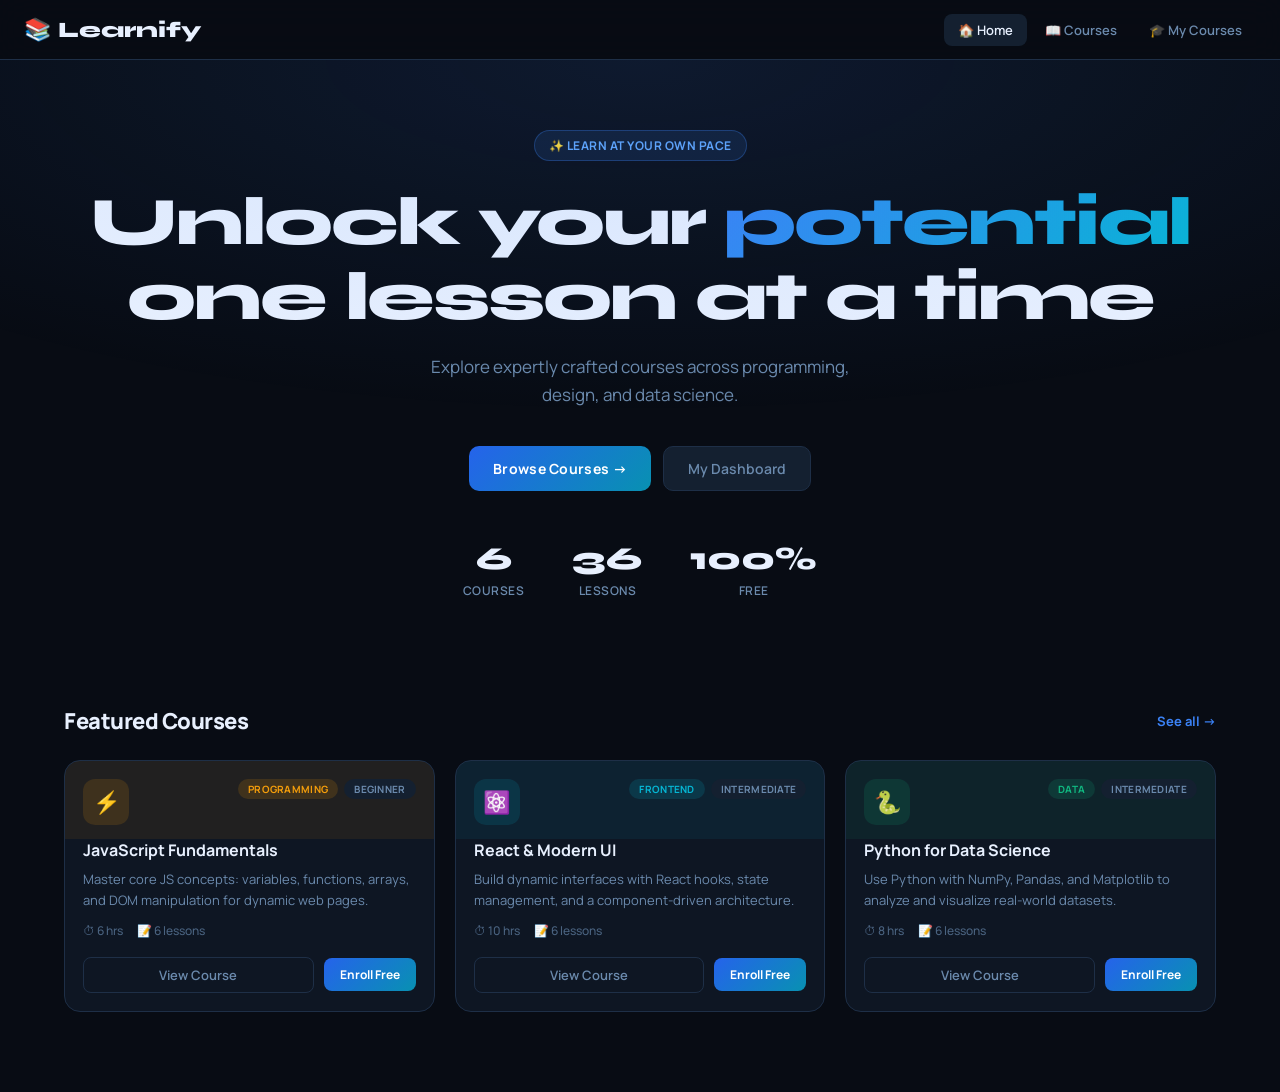
==== commit 6ffa9db6: "Fix back navigation styling" ====
--- a/index.html
+++ b/index.html
@@ -67,8 +67,95 @@
 
   /* PAGES */
   .page { display: none; }
-  .page.active { display: block; }
+  .page.active { display: block; animation: fadeUp 0.22s ease both; }
+  @keyframes fadeUp {
+    from { opacity: 0; transform: translateY(10px); }
+    to   { opacity: 1; transform: translateY(0); }
+  }
   .container { max-width: 1200px; margin: 0 auto; padding: 40px 24px 80px; }
+
+  /* ── BREADCRUMB / BACK BAR ── */
+  .page-topbar {
+    width: 100%;
+    background: rgba(14,22,35,0.7);
+    border-bottom: 1px solid var(--border);
+    backdrop-filter: blur(8px);
+    padding: 0 24px;
+    height: 44px;
+    display: flex;
+    align-items: center;
+  }
+  .breadcrumb {
+    display: flex;
+    align-items: center;
+    gap: 0;
+    font-size: 12px;
+    font-weight: 600;
+    color: var(--muted);
+    list-style: none;
+    max-width: 1200px;
+    margin: 0 auto;
+    width: 100%;
+  }
+  .breadcrumb li { display: flex; align-items: center; }
+  .breadcrumb li + li::before {
+    content: '›';
+    margin: 0 8px;
+    color: #2a4060;
+    font-size: 14px;
+    font-weight: 400;
+  }
+  .breadcrumb .bc-link {
+    background: none; border: none; cursor: pointer;
+    color: var(--muted); font-size: 12px; font-weight: 600;
+    font-family: 'Manrope', sans-serif;
+    padding: 4px 8px; border-radius: 6px;
+    transition: all 0.15s;
+    display: flex; align-items: center; gap: 5px;
+    text-decoration: none;
+  }
+  .breadcrumb .bc-link:hover {
+    color: var(--accent);
+    background: rgba(59,130,246,0.08);
+  }
+  .breadcrumb .bc-current {
+    color: var(--text);
+    font-weight: 700;
+    padding: 4px 8px;
+    white-space: nowrap;
+    overflow: hidden;
+    text-overflow: ellipsis;
+    max-width: 260px;
+  }
+
+  /* BACK BUTTON (detail page hero style) */
+  .back-fab {
+    display: inline-flex; align-items: center; gap: 8px;
+    background: var(--surface);
+    border: 1px solid var(--border);
+    border-radius: 10px;
+    color: var(--muted);
+    font-size: 13px; font-weight: 700;
+    font-family: 'Manrope', sans-serif;
+    cursor: pointer;
+    padding: 8px 16px;
+    margin-bottom: 28px;
+    transition: all 0.18s;
+  }
+  .back-fab:hover {
+    color: var(--text);
+    border-color: var(--accent);
+    background: rgba(59,130,246,0.07);
+    transform: translateX(-2px);
+  }
+  .back-fab .arrow {
+    display: inline-flex; align-items: center; justify-content: center;
+    width: 20px; height: 20px; border-radius: 6px;
+    background: var(--surface2);
+    font-size: 14px;
+    transition: transform 0.18s;
+  }
+  .back-fab:hover .arrow { transform: translateX(-2px); }
 
   /* HERO */
   .hero {
@@ -150,6 +237,47 @@
   }
   .btn-sm:hover { opacity: 0.85; }
   .enrolled-tag { color: var(--green); font-size: 13px; font-weight: 700; }
+  .btn-unenroll {
+    background: rgba(239,68,68,0.08); color: #f87171;
+    border: 1px solid rgba(239,68,68,0.25); cursor: pointer;
+    padding: 7px 14px; border-radius: 8px;
+    font-weight: 700; font-size: 12px;
+    font-family: 'Manrope', sans-serif;
+    transition: all 0.15s;
+  }
+  .btn-unenroll:hover { background: rgba(239,68,68,0.18); border-color: #f87171; color: #fff; }
+  /* Confirm modal */
+  .modal-overlay {
+    position: fixed; inset: 0; z-index: 1000;
+    background: rgba(0,0,0,0.6); backdrop-filter: blur(4px);
+    display: flex; align-items: center; justify-content: center;
+    opacity: 0; pointer-events: none; transition: opacity 0.2s;
+  }
+  .modal-overlay.show { opacity: 1; pointer-events: all; }
+  .modal {
+    background: var(--surface); border: 1px solid var(--border);
+    border-radius: 18px; padding: 32px 28px; max-width: 360px; width: 90%;
+    text-align: center; transform: scale(0.95); transition: transform 0.2s;
+  }
+  .modal-overlay.show .modal { transform: scale(1); }
+  .modal-icon { font-size: 40px; margin-bottom: 14px; }
+  .modal-title { font-family: 'Syne', sans-serif; font-size: 20px; font-weight: 800; color: var(--text); margin-bottom: 8px; }
+  .modal-desc { color: var(--muted); font-size: 14px; line-height: 1.6; margin-bottom: 24px; }
+  .modal-actions { display: flex; gap: 10px; }
+  .modal-cancel {
+    flex: 1; background: var(--surface2); color: var(--muted);
+    border: 1px solid var(--border); border-radius: 10px;
+    padding: 11px; font-weight: 700; font-size: 14px;
+    font-family: 'Manrope', sans-serif; cursor: pointer; transition: all 0.15s;
+  }
+  .modal-cancel:hover { color: var(--text); }
+  .modal-confirm {
+    flex: 1; background: rgba(239,68,68,0.12); color: #f87171;
+    border: 1px solid rgba(239,68,68,0.3); border-radius: 10px;
+    padding: 11px; font-weight: 700; font-size: 14px;
+    font-family: 'Manrope', sans-serif; cursor: pointer; transition: all 0.15s;
+  }
+  .modal-confirm:hover { background: rgba(239,68,68,0.25); color: #fff; }
 
   /* SECTION */
   .section { margin-top: 56px; }
@@ -227,13 +355,6 @@
   .chip.active { background: #1d4ed8; border-color: var(--accent); color: #fff; }
 
   /* DETAIL PAGE */
-  .back-btn {
-    background: none; border: none; cursor: pointer;
-    color: var(--accent); font-size: 13px; font-weight: 700;
-    font-family: 'Manrope', sans-serif; margin-bottom: 28px; padding: 0;
-    display: inline-flex; align-items: center; gap: 6px;
-  }
-  .back-btn:hover { color: var(--accent2); }
   .detail-header { display: flex; gap: 28px; margin-bottom: 32px; align-items: flex-start; flex-wrap: wrap; }
   .detail-emoji { width: 76px; height: 76px; border-radius: 20px; font-size: 38px; display: flex; align-items: center; justify-content: center; flex-shrink: 0; }
   .detail-meta { flex: 1; min-width: 240px; }
@@ -319,6 +440,7 @@
     .dash-stat { padding: 14px 10px; }
     .dash-stat-val { font-size: 22px; }
     .detail-title { font-size: 24px; }
+    .breadcrumb .bc-current { max-width: 120px; }
   }
   @media (max-width: 480px) {
     .nav-btn span.nav-label { display: none; }
@@ -342,8 +464,22 @@
 <!-- TOAST -->
 <div id="toast"></div>
 
+<!-- UNENROLL CONFIRM MODAL -->
+<div class="modal-overlay" id="unenroll-modal">
+  <div class="modal">
+    <div class="modal-icon">⚠️</div>
+    <div class="modal-title">Unenroll from course?</div>
+    <div class="modal-desc">Your progress will be lost and you'll need to re-enroll to continue learning.</div>
+    <div class="modal-actions">
+      <button class="modal-cancel" onclick="closeUnenrollModal()">Keep Enrolled</button>
+      <button class="modal-confirm" onclick="confirmUnenroll()">Yes, Unenroll</button>
+    </div>
+  </div>
+</div>
+
 <!-- ===================== HOME PAGE ===================== -->
 <div class="page active" id="page-home">
+  <!-- No topbar on home — it IS the root -->
   <div class="hero">
     <div class="hero-badge">✨ Learn at your own pace</div>
     <h1>Unlock your <span>potential</span><br>one lesson at a time</h1>
@@ -371,6 +507,17 @@
 
 <!-- ===================== COURSES PAGE ===================== -->
 <div class="page" id="page-courses">
+  <!-- Topbar with breadcrumb -->
+  <div class="page-topbar">
+    <nav class="breadcrumb" aria-label="breadcrumb">
+      <li>
+        <button class="bc-link" onclick="showPage('home')" title="Go home">
+          <span>🏠</span> Home
+        </button>
+      </li>
+      <li><span class="bc-current">All Courses</span></li>
+    </nav>
+  </div>
   <div class="container">
     <div class="page-header">
       <h1 class="page-title">All Courses</h1>
@@ -385,6 +532,17 @@
 
 <!-- ===================== DASHBOARD PAGE ===================== -->
 <div class="page" id="page-dashboard">
+  <!-- Topbar with breadcrumb -->
+  <div class="page-topbar">
+    <nav class="breadcrumb" aria-label="breadcrumb">
+      <li>
+        <button class="bc-link" onclick="showPage('home')" title="Go home">
+          <span>🏠</span> Home
+        </button>
+      </li>
+      <li><span class="bc-current">My Dashboard</span></li>
+    </nav>
+  </div>
   <div class="container">
     <div class="page-header">
       <h1 class="page-title">My Dashboard</h1>
@@ -394,6 +552,8 @@
       <div class="big-icon">🎓</div>
       <h2>No courses yet</h2>
       <p>Enroll in a course to start tracking your progress.</p>
+      <br>
+      <button class="btn-primary" onclick="showPage('courses')" style="margin-top:8px">Browse Courses →</button>
     </div>
     <div id="dash-content" style="display:none">
       <div class="dash-stats">
@@ -408,8 +568,15 @@
 
 <!-- ===================== DETAIL PAGE ===================== -->
 <div class="page" id="page-detail">
+  <!-- Dynamic breadcrumb injected here -->
+  <div class="page-topbar" id="detail-topbar"></div>
   <div class="container">
-    <button class="back-btn" onclick="goBack()">← Back to Courses</button>
+    <!-- Pill-style back button inside content area -->
+    <button class="back-fab" id="back-fab-btn" onclick="goBack()">
+      <span class="arrow">←</span>
+      <span id="back-fab-label">Back to Courses</span>
+    </button>
+
     <div class="detail-header">
       <div class="detail-emoji" id="d-emoji"></div>
       <div class="detail-meta">
@@ -485,6 +652,29 @@
   renderAll();
 }
 
+let unenrollTargetId = null;
+function askUnenroll(id) {
+  unenrollTargetId = id;
+  document.getElementById("unenroll-modal").classList.add("show");
+}
+function closeUnenrollModal() {
+  document.getElementById("unenroll-modal").classList.remove("show");
+  unenrollTargetId = null;
+}
+function confirmUnenroll() {
+  if (!unenrollTargetId) return;
+  const c = COURSES.find(x => x.id === unenrollTargetId);
+  delete userData.enrolled[unenrollTargetId];
+  delete userData.progress[unenrollTargetId];
+  saveData();
+  updateNavCount();
+  closeUnenrollModal();
+  showToast(`Unenrolled from "${c.title}"`, "#ef4444");
+  renderAll();
+  // If we're on detail page, refresh it
+  if (currentCourse && currentCourse.id === unenrollTargetId) refreshDetail();
+}
+
 function toggleLesson(courseId, idx) {
   userData.progress[courseId][idx] = !userData.progress[courseId][idx];
   saveData();
@@ -497,6 +687,43 @@
   const el = document.getElementById("enroll-count");
   el.textContent = n;
   el.style.display = n > 0 ? "inline" : "none";
+}
+
+// ===================== BACK NAVIGATION =====================
+// Maps page names to human-readable labels and icons
+const PAGE_META = {
+  home:      { label: "Home",         icon: "🏠" },
+  courses:   { label: "All Courses",  icon: "📖" },
+  dashboard: { label: "My Dashboard", icon: "🎓" },
+};
+
+function goBack() {
+  showPage(prevPage === "detail" ? "courses" : prevPage);
+}
+
+// Build the breadcrumb for the detail page dynamically
+function buildDetailBreadcrumb(course) {
+  const parentMeta = PAGE_META[prevPage] || PAGE_META.courses;
+  const topbar = document.getElementById("detail-topbar");
+  topbar.innerHTML = `
+    <nav class="breadcrumb" aria-label="breadcrumb">
+      <li>
+        <button class="bc-link" onclick="showPage('home')" title="Go home">
+          <span>🏠</span> Home
+        </button>
+      </li>
+      ${prevPage !== 'home' ? `
+      <li>
+        <button class="bc-link" onclick="showPage('${prevPage}')" title="Back to ${parentMeta.label}">
+          <span>${parentMeta.icon}</span> ${parentMeta.label}
+        </button>
+      </li>` : ''}
+      <li><span class="bc-current" title="${course.title}">${course.title}</span></li>
+    </nav>`;
+
+  // Also update the pill-style back button label
+  const backLabel = document.getElementById("back-fab-label");
+  backLabel.textContent = `Back to ${parentMeta.label}`;
 }
 
 // ===================== NAVIGATION =====================
@@ -513,16 +740,19 @@
 }
 
 function openDetail(id) {
-  prevPage = document.querySelector(".page.active").id.replace("page-","");
+  // Remember which page we came from (but skip "detail" itself)
+  const currentActive = document.querySelector(".page.active");
+  if (currentActive && currentActive.id !== "page-detail") {
+    prevPage = currentActive.id.replace("page-", "");
+  }
   currentCourse = COURSES.find(c => c.id === id);
   document.querySelectorAll(".page").forEach(p => p.classList.remove("active"));
   document.querySelectorAll(".nav-btn").forEach(b => b.classList.remove("active"));
   document.getElementById("page-detail").classList.add("active");
+  buildDetailBreadcrumb(currentCourse);
   refreshDetail();
   window.scrollTo(0, 0);
 }
-
-function goBack() { showPage(prevPage === "detail" ? "courses" : prevPage); }
 
 // ===================== RENDER HELPERS =====================
 function cardHTML(c, showProgress) {
@@ -533,7 +763,7 @@
     <div class="prog-bar" style="margin-top:10px"><div class="prog-fill" style="width:${pct}%;background:${c.color}"></div></div>
     <div class="prog-label">${pct}% complete</div>` : "";
   const actionHtml = enrolled
-    ? `<span class="enrolled-tag">✓ Enrolled</span>`
+    ? `<button class="btn-unenroll" onclick="event.stopPropagation();askUnenroll(${c.id})">✕ Unenroll</button>`
     : `<button class="btn-sm" onclick="event.stopPropagation();enrollIn(${c.id})">Enroll Free</button>`;
   return `
   <div class="card" onclick="openDetail(${c.id})">
@@ -643,7 +873,11 @@
   document.getElementById("d-title").textContent = c.title;
   document.getElementById("d-desc").textContent = c.desc;
   document.getElementById("d-action").innerHTML = enrolled
-    ? `<div style="display:flex;align-items:center;gap:12px"><span style="color:var(--green);font-weight:800;font-size:15px">✓ Enrolled</span><span style="color:var(--muted);font-size:14px">${pct}% complete</span></div>`
+    ? `<div style="display:flex;align-items:center;gap:12px">
+        <span style="color:var(--green);font-weight:800;font-size:15px">✓ Enrolled</span>
+        <span style="color:var(--muted);font-size:14px">${pct}% complete</span>
+        <button class="btn-unenroll" onclick="askUnenroll(${c.id})">✕ Unenroll</button>
+       </div>`
     : `<button class="btn-primary" onclick="enrollIn(${c.id})">Enroll Now — It's Free</button>`;
   const pb = document.getElementById("d-prog-box");
   if (enrolled) {
